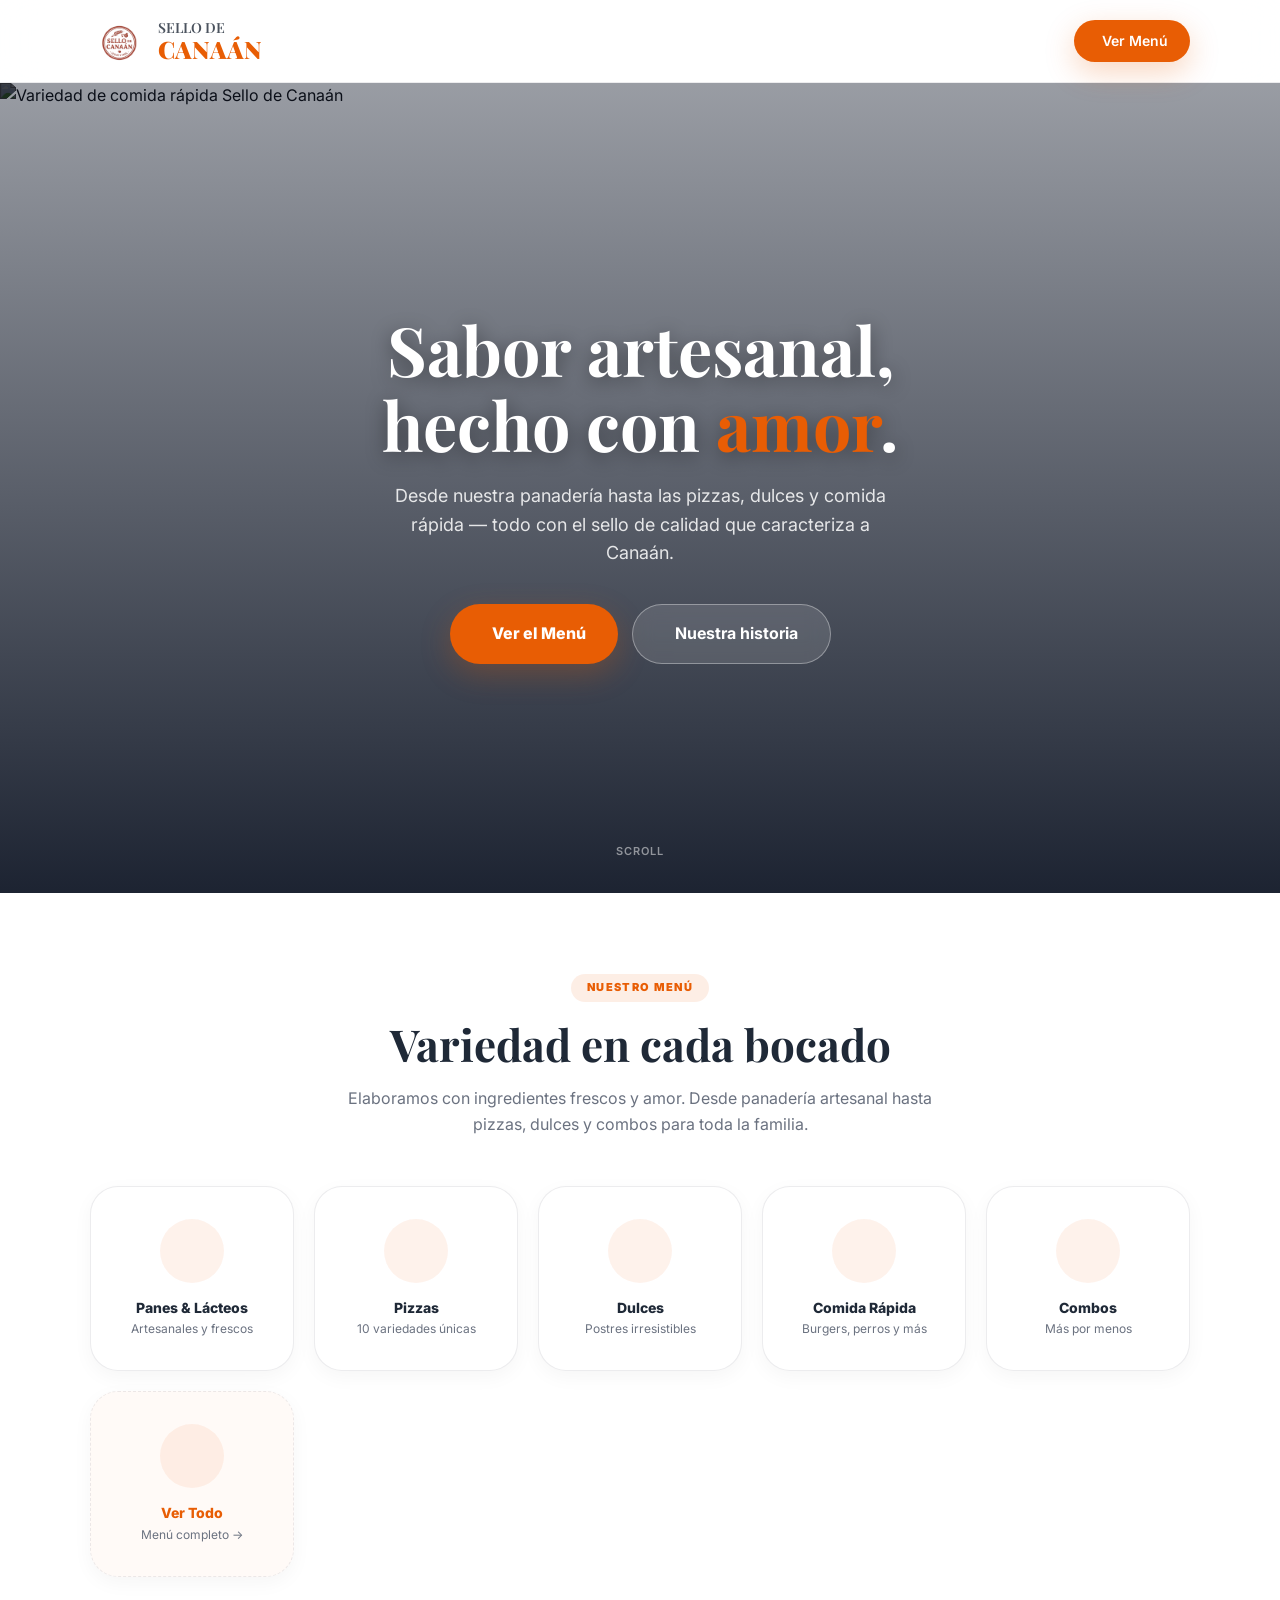
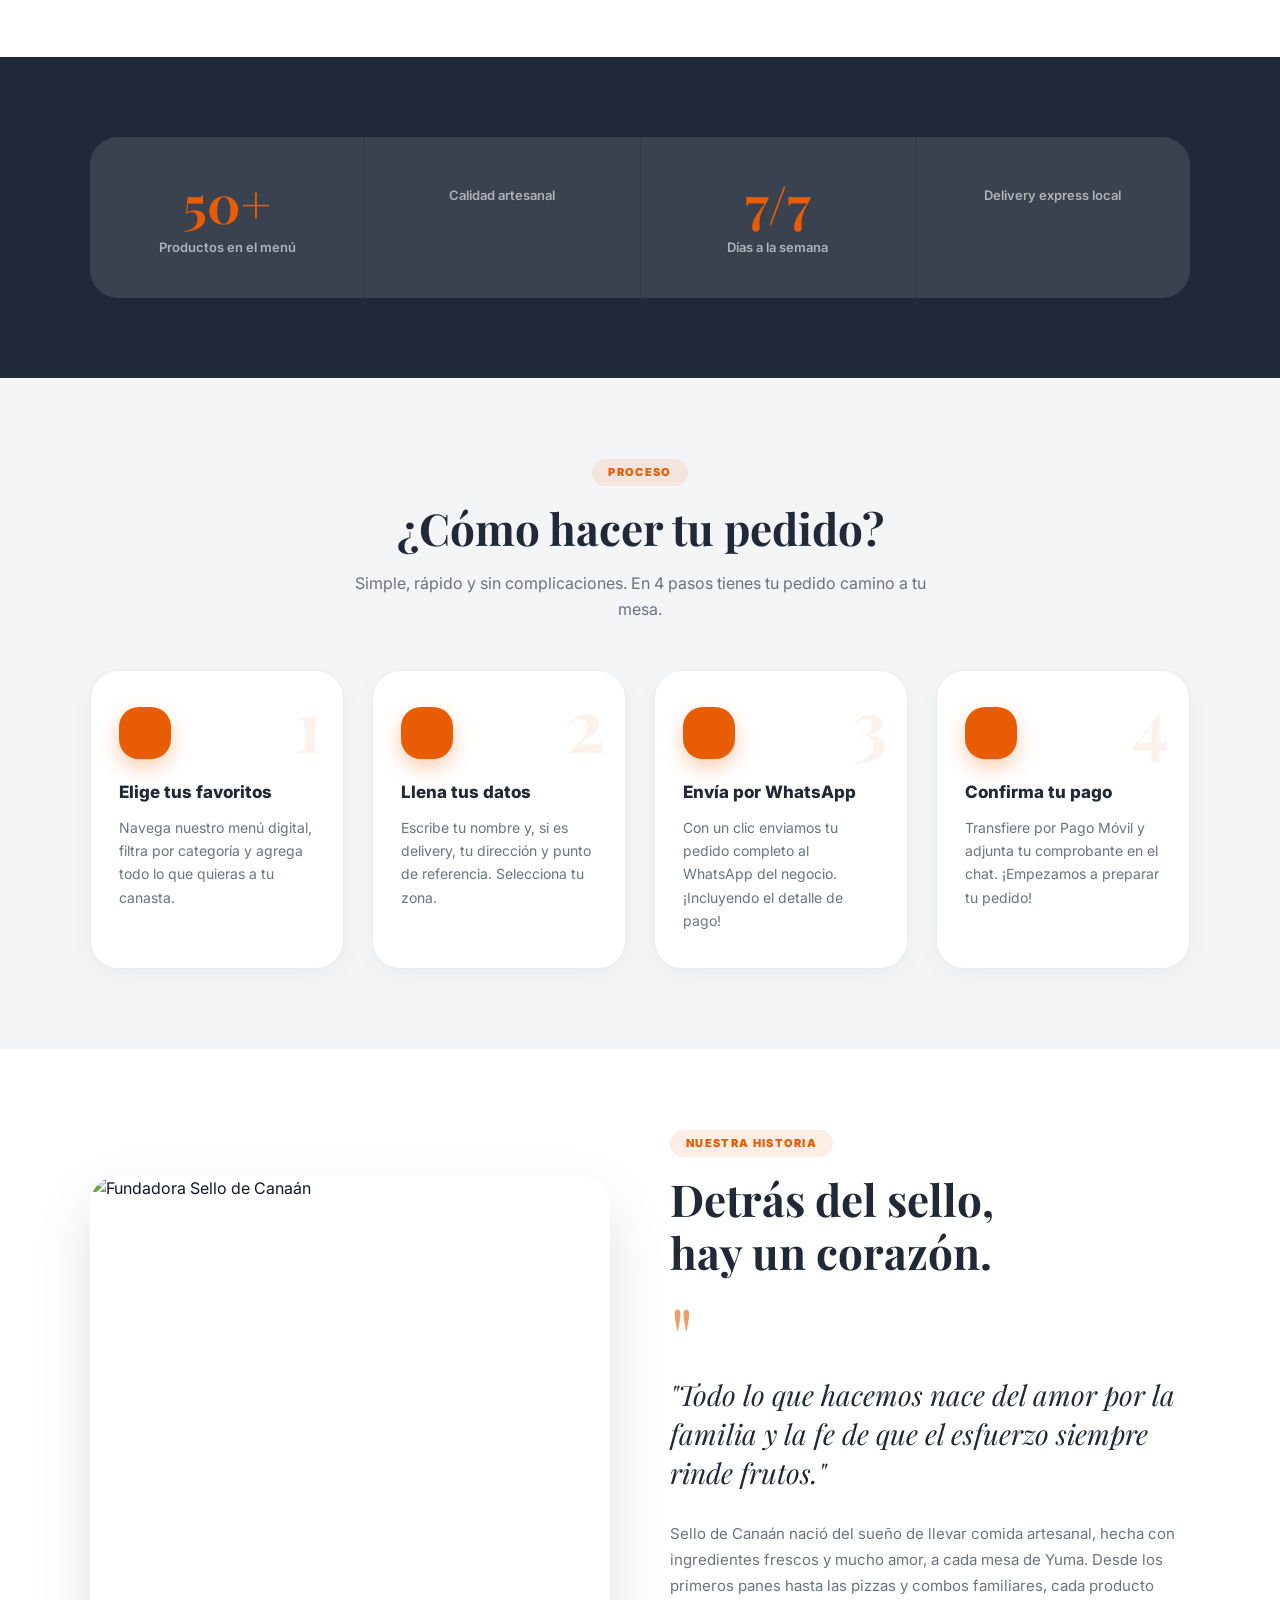
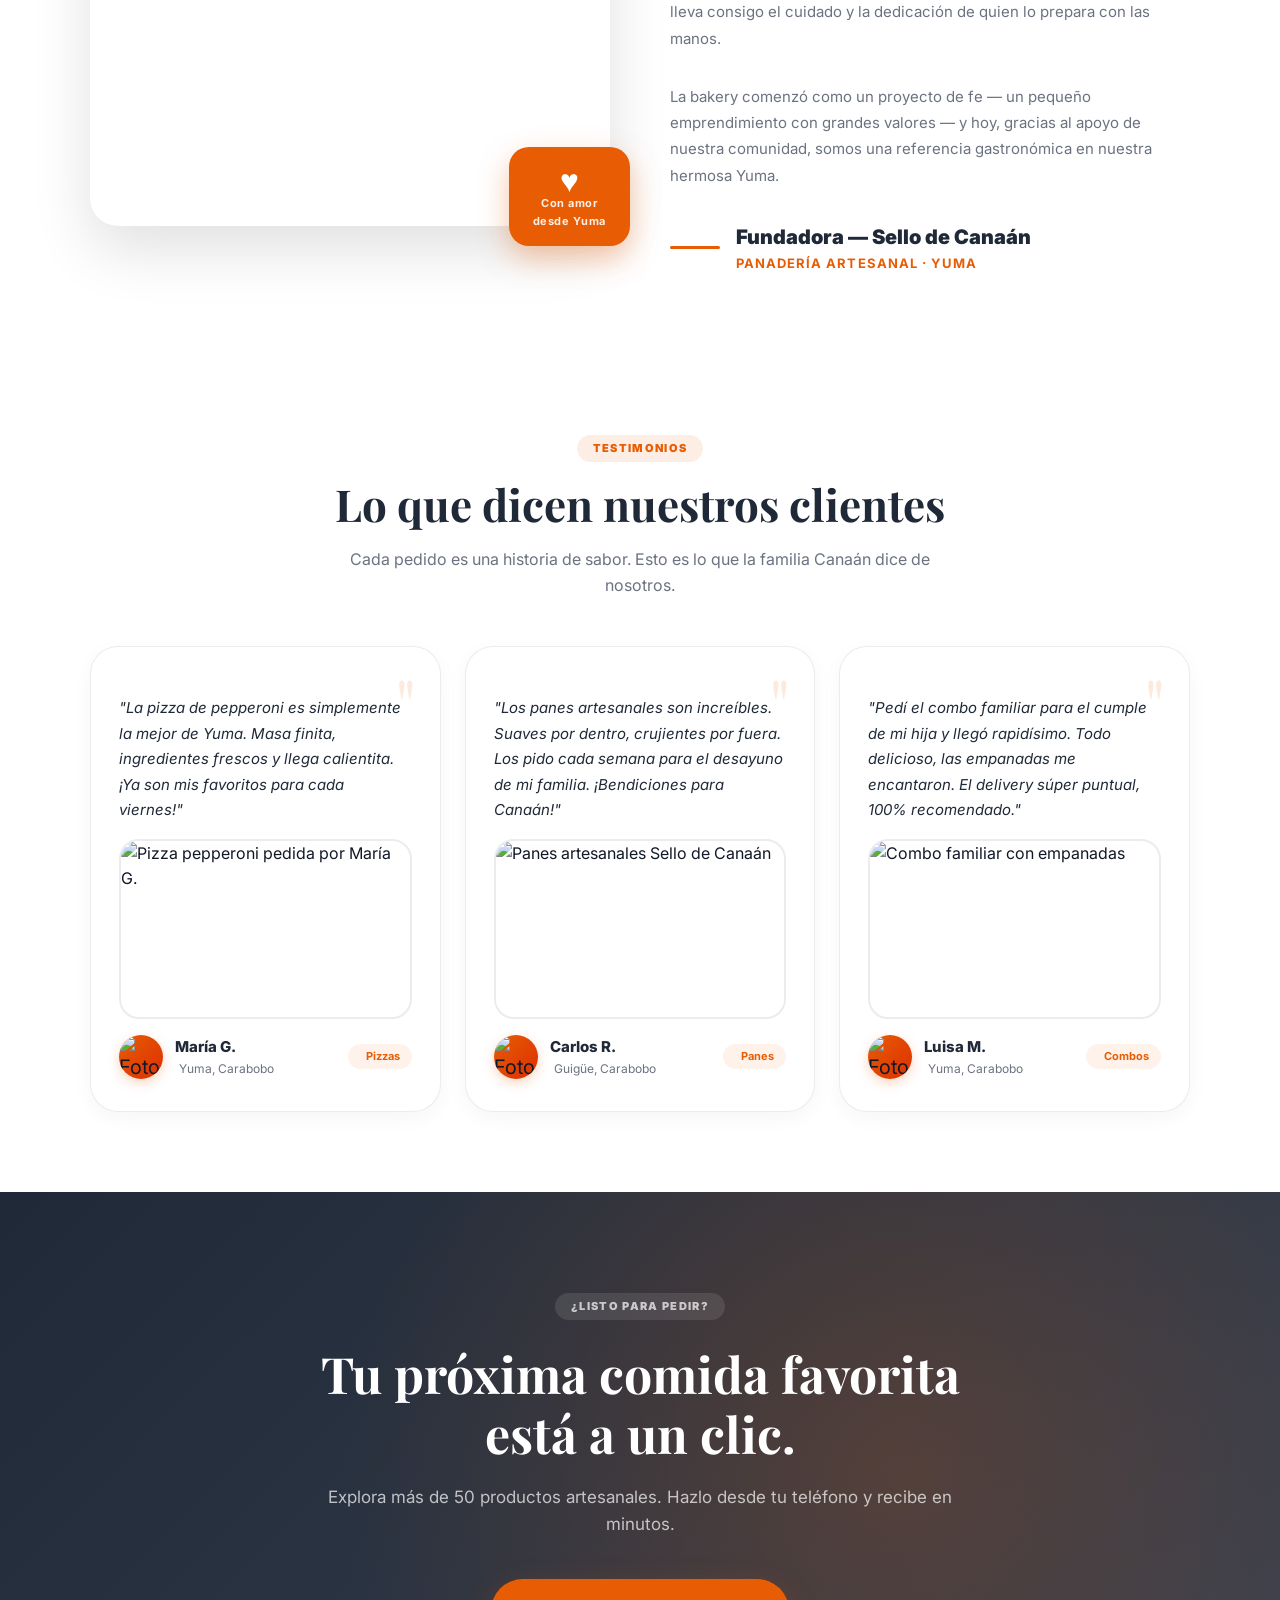
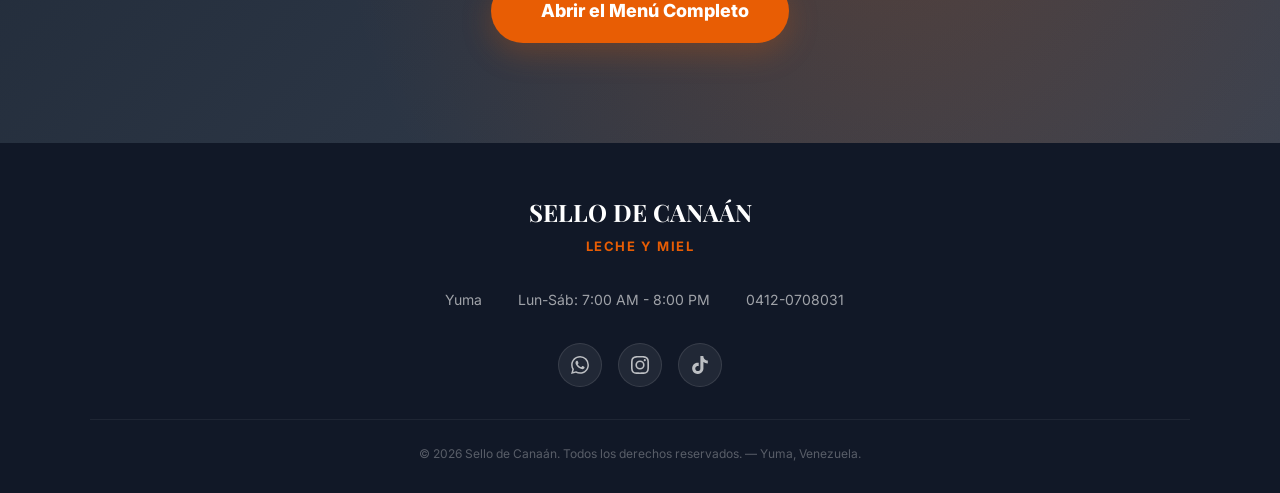
==== index.html @ 1632529d "Add files via upload" ====
<!DOCTYPE html>
<html lang="es">

<head>
    <meta charset="UTF-8">
    <meta name="viewport" content="width=device-width, initial-scale=1.0">

    <!-- ===== SEO LOCAL: Yuma / Carabobo ===== -->
    <title>Sello de Canaán | Panadería y Comida Rápida en Yuma, Carabobo</title>
    <meta name="description"
        content="Sello de Canaán — Panadería artesanal, pizzas, dulces y comida rápida en Yuma (Guigüe), Carabobo. Pedidos por WhatsApp con delivery. ¡Con amor desde nuestra cocina hasta tu mesa!">
    <meta name="keywords"
        content="Sello de Canaán, panadería Yuma, comida rápida Yuma, pizzas Yuma, delivery Yuma, comida Guigüe, panadería Carabobo, Leche y Miel, repostería Carabobo, empanadas Yuma">
    <meta name="geo.region" content="VE-G">
    <meta name="geo.placename" content="Yuma, Carabobo, Venezuela">
    <link rel="canonical" href="https://sellodecanaan.com/">

    <!-- ===== OPEN GRAPH ===== -->
    <meta property="og:type" content="website">
    <meta property="og:title" content="Sello de Canaán | Panadería y Comida Rápida — Yuma, Carabobo">
    <meta property="og:description" content="Pizzas, panes artesanales, dulces y comida rápida en Yuma. Hecho con amor. Pide por WhatsApp con delivery.">
    <meta property="og:image" content="assets/logo_canaan.png">
    <meta property="og:locale" content="es_VE">
    <meta name="twitter:card" content="summary_large_image">
    <meta name="twitter:title" content="Sello de Canaán — Yuma, Carabobo">
    <meta name="twitter:description" content="Comida artesanal con sabor a hogar. Pizzas, panes y más en Yuma, Carabobo.">

    <!-- ===== FAVICON ===== -->
    <link rel="icon" type="image/png" href="assets/logo_canaan.png">
    <link rel="apple-touch-icon" href="assets/logo_canaan.png">

    <link rel="preconnect" href="https://fonts.googleapis.com">
    <link
        href="https://fonts.googleapis.com/css2?family=Playfair+Display:ital,wght@0,400;0,700;1,700&family=Inter:wght@400;500;600;700;800;900&display=swap"
        rel="stylesheet">
    <link href="https://cdn.jsdelivr.net/npm/remixicon@4.2.0/fonts/remixicon.css" rel="stylesheet">
    <link rel="stylesheet" href="css/index.css">
    <script defer src="js/app.js"></script>
</head>

<body>

    <!-- Preloader -->
    <div class="preloader" id="preloader">
        <div class="spinner"></div>
    </div>

    <!-- ===== HEADER ===== -->
    <header class="header">
        <div class="header__inner">
            <a href="index.html" class="header__logo_link">
                <div class="header__logo_icono">
                    <img src="assets/logo_canaan.png" alt="Logo Sello de Canaán">
                </div>
                <div>
                    <p class="header__titulo titulo_sello">SELLO DE</p>
                    <p class="header__titulo titulo_canaan">CANAÁN</p>
                </div>
            </a>
            <nav class="header__nav">
                <a href="canaan.html" class="nav_cta">
                    <i class="ri-shopping-bag-3-fill"></i>
                    Ver Menú
                </a>
            </nav>
        </div>
    </header>

    <!-- ===== HERO ===== -->
    <section class="hero" id="inicio">
        <img src="https://images.unsplash.com/photo-1561758033-d89a9ad46330?q=80&w=1400"
            alt="Variedad de comida rápida Sello de Canaán" class="hero__imagen">
        <div class="hero__overlay"></div>
        <div class="hero__contenido">
            <h1 class="hero__titulo fuente_serif">
                Sabor artesanal,<br>hecho con <span>amor</span>.
            </h1>
            <p class="hero__subtitulo">
                Desde nuestra panadería hasta las pizzas, dulces y comida rápida — todo con el sello de calidad que
                caracteriza a Canaán.
            </p>
            <div class="hero__botones">
                <a href="canaan.html" class="boton_primario">
                    <i class="ri-shopping-bag-3-fill" style="font-size:20px;"></i>
                    Ver el Menú
                </a>
                <a href="#nosotros" class="boton_secundario">
                    <i class="ri-play-circle-fill" style="font-size:20px;"></i>
                    Nuestra historia
                </a>
            </div>
        </div>
        <div class="hero__scroll_hint">
            <i class="ri-arrow-down-s-fill" style="font-size:22px;"></i>
            Scroll
        </div>
    </section>

    <!-- ===== LO QUE OFRECEMOS ===== -->
    <section class="seccion fondo_blanco" id="menu">
        <div class="seccion__inner">
            <div style="text-align:center; margin-bottom:48px;">
                <span class="seccion__etiqueta">Nuestro Menú</span>
                <h2 class="seccion__titulo fuente_serif">Variedad en cada bocado</h2>
                <p class="seccion__descripcion" style="margin:0 auto;">
                    Elaboramos con ingredientes frescos y amor. Desde panadería artesanal hasta pizzas, dulces y combos
                    para toda la familia.
                </p>
            </div>
            <div class="categorias__grid">
                <a href="canaan.html" class="categoria_card" style="--delay:0.1s;">
                    <div class="categoria_card__icono"><i class="ri-cake-2-fill"></i></div>
                    <div>
                        <div class="categoria_card__nombre">Panes & Lácteos</div>
                        <div class="categoria_card__desc">Artesanales y frescos</div>
                    </div>
                </a>
                <a href="canaan.html" class="categoria_card">
                    <div class="categoria_card__icono"><i class="ri-restaurant-fill"></i></div>
                    <div>
                        <div class="categoria_card__nombre">Pizzas</div>
                        <div class="categoria_card__desc">10 variedades únicas</div>
                    </div>
                </a>
                <a href="canaan.html" class="categoria_card">
                    <div class="categoria_card__icono"><i class="ri-star-fill"></i></div>
                    <div>
                        <div class="categoria_card__nombre">Dulces</div>
                        <div class="categoria_card__desc">Postres irresistibles</div>
                    </div>
                </a>
                <a href="canaan.html" class="categoria_card">
                    <div class="categoria_card__icono"><i class="ri-cup-fill"></i></div>
                    <div>
                        <div class="categoria_card__nombre">Comida Rápida</div>
                        <div class="categoria_card__desc">Burgers, perros y más</div>
                    </div>
                </a>
                <a href="canaan.html" class="categoria_card">
                    <div class="categoria_card__icono"><i class="ri-gift-fill"></i></div>
                    <div>
                        <div class="categoria_card__nombre">Combos</div>
                        <div class="categoria_card__desc">Más por menos</div>
                    </div>
                </a>
                <a href="canaan.html" class="categoria_card"
                    style="border-style: dashed; background: rgba(232,93,4,0.03);">
                    <div class="categoria_card__icono" style="background: rgba(232,93,4,0.08);"><i
                            class="ri-add-circle-fill" style="color: var(--ambar_dorado);"></i></div>
                    <div>
                        <div class="categoria_card__nombre" style="color: var(--ambar_dorado);">Ver Todo</div>
                        <div class="categoria_card__desc">Menú completo →</div>
                    </div>
                </a>
            </div>
        </div>
    </section>

    <!-- ===== NÚMEROS ===== -->
    <section class="seccion fondo_oscuro">
        <div class="seccion__inner">
            <div class="stats__grid">
                <div class="stat_item">
                    <div class="stat_item__numero fuente_serif">50+</div>
                    <div class="stat_item__label">Productos en el menú</div>
                </div>
                <div class="stat_item">
                    <div style="font-size:40px; color: var(--ambar_dorado); margin-bottom:4px;">
                        <i class="ri-hand-heart-fill"></i>
                    </div>
                    <div class="stat_item__label">Calidad artesanal</div>
                </div>
                <div class="stat_item">
                    <div class="stat_item__numero fuente_serif">7/7</div>
                    <div class="stat_item__label">Días a la semana</div>
                </div>
                <div class="stat_item">
                    <div style="font-size:40px; color: var(--ambar_dorado); margin-bottom:4px;">
                        <i class="ri-e-bike-2-fill"></i>
                    </div>
                    <div class="stat_item__label">Delivery express local</div>
                </div>
            </div>
        </div>
    </section>

    <!-- ===== CÓMO PEDIR ===== -->
    <section class="seccion" id="como_pedir">
        <div class="seccion__inner">
            <div style="text-align:center; margin-bottom:48px;">
                <span class="seccion__etiqueta">Proceso</span>
                <h2 class="seccion__titulo fuente_serif">¿Cómo hacer tu pedido?</h2>
                <p class="seccion__descripcion" style="margin:0 auto;">
                    Simple, rápido y sin complicaciones. En 4 pasos tienes tu pedido camino a tu mesa.
                </p>
            </div>
            <div class="pasos_grid">
                <div class="paso_card">
                    <div class="paso_card__numero">1</div>
                    <div class="paso_card__icono"><i class="ri-shopping-bag-3-fill"></i></div>
                    <div class="paso_card__titulo">Elige tus favoritos</div>
                    <p class="paso_card__desc">Navega nuestro menú digital, filtra por categoría y agrega todo lo que
                        quieras a tu canasta.</p>
                </div>
                <div class="paso_card">
                    <div class="paso_card__numero">2</div>
                    <div class="paso_card__icono"><i class="ri-user-fill"></i></div>
                    <div class="paso_card__titulo">Llena tus datos</div>
                    <p class="paso_card__desc">Escribe tu nombre y, si es delivery, tu dirección y punto de referencia.
                        Selecciona tu zona.</p>
                </div>
                <div class="paso_card">
                    <div class="paso_card__numero">3</div>
                    <div class="paso_card__icono"><i class="ri-whatsapp-fill"></i></div>
                    <div class="paso_card__titulo">Envía por WhatsApp</div>
                    <p class="paso_card__desc">Con un clic enviamos tu pedido completo al WhatsApp del negocio.
                        ¡Incluyendo el detalle de pago!</p>
                </div>
                <div class="paso_card">
                    <div class="paso_card__numero">4</div>
                    <div class="paso_card__icono"><i class="ri-bank-fill"></i></div>
                    <div class="paso_card__titulo">Confirma tu pago</div>
                    <p class="paso_card__desc">Transfiere por Pago Móvil y adjunta tu comprobante en el chat. ¡Empezamos
                        a preparar tu pedido!</p>
                </div>
            </div>
        </div>
    </section>

    <!-- ===== FUNDADORA ===== -->
    <section class="seccion fondo_blanco" id="nosotros">
        <div class="seccion__inner">
            <div class="fundadora__grid">
                <!-- FOTO -->
                <div class="fundadora__foto_contenedor">
                    <img src="assets/fundadora.png" alt="Fundadora Sello de Canaán" class="fundadora__foto">
                    <div class="fundadora__badge">
                        <div class="fundadora__badge_numero fuente_serif">♥</div>
                        <div class="fundadora__badge_texto">Con amor<br>desde Yuma</div>
                    </div>
                </div>

                <!-- TEXTO -->
                <div>
                    <span class="seccion__etiqueta">Nuestra Historia</span>
                    <h2 class="seccion__titulo fuente_serif" style="margin-bottom:24px;">
                        Detrás del sello,<br>hay un corazón.
                    </h2>
                    <div class="fundadora__comillas">"</div>
                    <blockquote class="fundadora__frase">
                        "Todo lo que hacemos nace del amor por la familia y la fe de que el esfuerzo siempre rinde
                        frutos."
                    </blockquote>
                    <p class="fundadora__bio">
                        Sello de Canaán nació del sueño de llevar comida artesanal, hecha con ingredientes frescos y
                        mucho amor, a cada mesa de Yuma. Desde los primeros panes hasta las pizzas y combos familiares,
                        cada producto lleva consigo el cuidado y la dedicación de quien lo prepara con las manos.
                    </p>
                    <p class="fundadora__bio" style="margin-bottom:32px;">
                        La bakery comenzó como un proyecto de fe — un pequeño emprendimiento con grandes valores — y
                        hoy, gracias al apoyo de nuestra comunidad, somos una referencia gastronómica en nuestra hermosa
                        Yuma.
                    </p>
                    <div style="display:flex; align-items:center; gap:16px;">
                        <div style="width:50px;height:3px;background:var(--ambar_dorado);border-radius:4px;"></div>
                        <div>
                            <div class="fundadora__nombre">Fundadora — Sello de Canaán</div>
                            <div class="fundadora__cargo">Panadería Artesanal · Yuma</div>
                        </div>
                    </div>
                </div>
            </div>
        </div>
    </section>

    <!-- ===== RESEÑAS ===== -->
    <section class="seccion fondo_blanco" id="resenas">
        <div class="seccion__inner">
            <div style="text-align:center; margin-bottom:48px;">
                <span class="seccion__etiqueta">Testimonios</span>
                <h2 class="seccion__titulo fuente_serif">Lo que dicen nuestros clientes</h2>
                <p class="seccion__descripcion" style="margin:0 auto;">
                    Cada pedido es una historia de sabor. Esto es lo que la familia Canaán dice de nosotros.
                </p>
            </div>
            <div class="resenas__grid">

                <!-- Reseña 1 -->
                <div class="resena_card">
                    <span class="resena_card__comillas">"</span>
                    <div class="resena_card__estrellas">
                        <i class="ri-star-fill"></i><i class="ri-star-fill"></i><i class="ri-star-fill"></i>
                        <i class="ri-star-fill"></i><i class="ri-star-fill"></i>
                    </div>
                    <p class="resena_card__texto">
                        "La pizza de pepperoni es simplemente la mejor de Yuma. Masa finita, ingredientes frescos y llega calientita. ¡Ya son mis favoritos para cada viernes!"
                    </p>
                    <img
                        src="https://images.unsplash.com/photo-1628840042765-356cda07504e?q=80&w=600"
                        alt="Pizza pepperoni pedida por María G."
                        class="resena_card__foto_pedido">
                    <div class="resena_card__autor">
                        <img class="resena_card__avatar" src="https://images.unsplash.com/photo-1544005313-94ddf0286df2?q=80&w=100&auto=format&fit=crop" alt="Foto Avatar">
                        <div>
                            <div class="resena_card__nombre">María G.</div>
                            <div class="resena_card__detalle">
                                <i class="ri-map-pin-2-fill" style="color:var(--ambar_dorado); font-size:12px;"></i>
                                Yuma, Carabobo
                            </div>
                        </div>
                        <span class="resena_card__tag_pedido" style="margin-left:auto;">
                            <i class="ri-restaurant-fill"></i> Pizzas
                        </span>
                    </div>
                </div>

                <!-- Reseña 2 -->
                <div class="resena_card">
                    <span class="resena_card__comillas">"</span>
                    <div class="resena_card__estrellas">
                        <i class="ri-star-fill"></i><i class="ri-star-fill"></i><i class="ri-star-fill"></i>
                        <i class="ri-star-fill"></i><i class="ri-star-fill"></i>
                    </div>
                    <p class="resena_card__texto">
                        "Los panes artesanales son increíbles. Suaves por dentro, crujientes por fuera. Los pido cada semana para el desayuno de mi familia. ¡Bendiciones para Canaán!"
                    </p>
                    <img
                        src="https://images.unsplash.com/photo-1509440159596-0249088772ff?q=80&w=600"
                        alt="Panes artesanales Sello de Canaán"
                        class="resena_card__foto_pedido">
                    <div class="resena_card__autor">
                        <img class="resena_card__avatar" src="https://images.unsplash.com/photo-1539571696357-5a69c17a67c6?q=80&w=100&auto=format&fit=crop" alt="Foto Avatar">
                        <div>
                            <div class="resena_card__nombre">Carlos R.</div>
                            <div class="resena_card__detalle">
                                <i class="ri-map-pin-2-fill" style="color:var(--ambar_dorado); font-size:12px;"></i>
                                Guigüe, Carabobo
                            </div>
                        </div>
                        <span class="resena_card__tag_pedido" style="margin-left:auto;">
                            <i class="ri-cake-2-fill"></i> Panes
                        </span>
                    </div>
                </div>

                <!-- Reseña 3 -->
                <div class="resena_card">
                    <span class="resena_card__comillas">"</span>
                    <div class="resena_card__estrellas">
                        <i class="ri-star-fill"></i><i class="ri-star-fill"></i><i class="ri-star-fill"></i>
                        <i class="ri-star-fill"></i><i class="ri-star-half-fill"></i>
                    </div>
                    <p class="resena_card__texto">
                        "Pedí el combo familiar para el cumple de mi hija y llegó rapidísimo. Todo delicioso, las empanadas me encantaron. El delivery súper puntual, 100% recomendado."
                    </p>
                    <img
                        src="https://images.unsplash.com/photo-1601050690117-94f5f6fa8bd7?q=80&w=600"
                        alt="Combo familiar con empanadas"
                        class="resena_card__foto_pedido">
                    <div class="resena_card__autor">
                        <img class="resena_card__avatar" src="https://images.unsplash.com/photo-1531123414780-f74242c2b052?q=80&w=100&auto=format&fit=crop" alt="Foto Avatar">
                        <div>
                            <div class="resena_card__nombre">Luisa M.</div>
                            <div class="resena_card__detalle">
                                <i class="ri-map-pin-2-fill" style="color:var(--ambar_dorado); font-size:12px;"></i>
                                Yuma, Carabobo
                            </div>
                        </div>
                        <span class="resena_card__tag_pedido" style="margin-left:auto;">
                            <i class="ri-gift-fill"></i> Combos
                        </span>
                    </div>
                </div>

            </div>
        </div>
    </section>


    <!-- ===== CTA FINAL ===== -->
    <section class="cta_final">
        <div class="cta_final__contenido">
            <span class="seccion__etiqueta seccion__etiqueta--blanco"
                style="margin-bottom:24px; display:inline-block;">¿Listo para pedir?</span>
            <h2 class="cta_final__titulo fuente_serif">
                Tu próxima comida favorita<br>está a un clic.
            </h2>
            <p class="cta_final__desc">
                Explora más de 50 productos artesanales. Hazlo desde tu teléfono y recibe en minutos.
            </p>
            <a href="canaan.html" class="boton_primario" style="font-size:18px; padding:18px 40px;">
                <i class="ri-shopping-bag-3-fill" style="font-size:22px;"></i>
                Abrir el Menú Completo
            </a>
        </div>
    </section>

    <!-- ===== FOOTER ===== -->
    <footer class="footer">
        <div class="footer__inner">
            <p class="footer__logo fuente_serif">SELLO DE CANAÁN</p>
            <p class="footer__eslogan">Leche y Miel</p>
            <div class="footer__info">
                <div class="footer__info_item">
                    <i class="ri-map-pin-fill"></i>
                    <span>Yuma</span>
                </div>
                <div class="footer__info_item">
                    <i class="ri-time-fill"></i>
                    <span>Lun-Sáb: 7:00 AM - 8:00 PM</span>
                </div>
                <div class="footer__info_item">
                    <i class="ri-phone-fill"></i>
                    <span>0412-0708031</span>
                </div>
            </div>
            <div class="footer__redes">
                <a href="#" class="footer__red_link" title="WhatsApp" target="_blank" rel="noopener">
                    <svg viewBox="0 0 24 24" xmlns="http://www.w3.org/2000/svg">
                        <path
                            d="M17.472 14.382c-.297-.149-1.758-.867-2.03-.967-.273-.099-.471-.148-.67.15-.197.297-.767.966-.94 1.164-.173.199-.347.223-.644.075-.297-.15-1.255-.463-2.39-1.475-.883-.788-1.48-1.761-1.653-2.059-.173-.297-.018-.458.13-.606.134-.133.298-.347.446-.52.149-.174.198-.298.298-.497.099-.198.05-.371-.025-.52-.075-.149-.669-1.612-.916-2.207-.242-.579-.487-.5-.669-.51-.173-.008-.371-.01-.57-.01-.198 0-.52.074-.792.372-.272.297-1.04 1.016-1.04 2.479 0 1.462 1.065 2.875 1.213 3.074.149.198 2.096 3.2 5.077 4.487.709.306 1.262.489 1.694.625.712.227 1.36.195 1.871.118.571-.085 1.758-.719 2.006-1.413.248-.694.248-1.289.173-1.413-.074-.124-.272-.198-.57-.347m-5.421 7.403h-.004a9.87 9.87 0 01-5.031-1.378l-.361-.214-3.741.982.998-3.648-.235-.374a9.86 9.86 0 01-1.51-5.26c.001-5.45 4.436-9.884 9.888-9.884 2.64 0 5.122 1.03 6.988 2.898a9.825 9.825 0 012.893 6.994c-.003 5.45-4.437 9.884-9.885 9.884m8.413-18.297A11.815 11.815 0 0012.05 0C5.495 0 .16 5.335.157 11.892c0 2.096.547 4.142 1.588 5.945L.057 24l6.305-1.654a11.882 11.882 0 005.683 1.448h.005c6.554 0 11.89-5.335 11.893-11.893a11.821 11.821 0 00-3.48-8.413z" />
                    </svg>
                </a>
                <a href="#" class="footer__red_link" title="Instagram" target="_blank" rel="noopener">
                    <svg viewBox="0 0 24 24" xmlns="http://www.w3.org/2000/svg">
                        <path
                            d="M12 2.163c3.204 0 3.584.012 4.85.07 3.252.148 4.771 1.691 4.919 4.919.058 1.265.069 1.645.069 4.849 0 3.205-.012 3.584-.069 4.849-.149 3.225-1.664 4.771-4.919 4.919-1.266.058-1.644.07-4.85.07-3.204 0-3.584-.012-4.849-.07-3.26-.149-4.771-1.699-4.919-4.92-.058-1.265-.07-1.644-.07-4.849 0-3.204.013-3.583.07-4.849.149-3.227 1.664-4.771 4.919-4.919 1.266-.057 1.645-.069 4.849-.069zM12 0C8.741 0 8.333.014 7.053.072 2.695.272.273 2.69.073 7.052.014 8.333 0 8.741 0 12c0 3.259.014 3.668.072 4.948.2 4.358 2.618 6.78 6.98 6.98C8.333 23.986 8.741 24 12 24c3.259 0 3.668-.014 4.948-.072 4.354-.2 6.782-2.618 6.979-6.98.059-1.28.073-1.689.073-4.948 0-3.259-.014-3.667-.072-4.947-.196-4.354-2.617-6.78-6.979-6.98C15.668.014 15.259 0 12 0zm0 5.838a6.162 6.162 0 100 12.324 6.162 6.162 0 000-12.324zM12 16a4 4 0 110-8 4 4 0 010 8zm6.406-11.845a1.44 1.44 0 100 2.881 1.44 1.44 0 000-2.881z" />
                    </svg>
                </a>
                <a href="#" class="footer__red_link" title="TikTok" target="_blank" rel="noopener">
                    <svg viewBox="0 0 24 24" xmlns="http://www.w3.org/2000/svg">
                        <path
                            d="M12.525.02c1.31-.02 2.61-.01 3.91-.02.08 1.53.63 3.09 1.75 4.17 1.12 1.11 2.7 1.62 4.24 1.79v4.03c-1.44-.05-2.89-.35-4.2-.97-.57-.26-1.1-.59-1.62-.93-.01 2.92.01 5.84-.02 8.75-.08 1.4-.54 2.79-1.35 3.94-1.31 1.92-3.58 3.17-5.91 3.21-1.43.08-2.86-.31-4.08-1.03-2.02-1.19-3.44-3.37-3.65-5.71-.02-.5-.03-1-.01-1.49.18-1.9 1.12-3.72 2.58-4.96 1.66-1.44 3.98-2.13 6.15-1.72.02 1.48-.04 2.96-.04 4.44-.99-.32-2.15-.23-3.02.37-.63.41-1.11 1.04-1.36 1.75-.21.51-.15 1.07-.14 1.61.24 1.64 1.82 3.02 3.5 2.87 1.12-.01 2.19-.66 2.77-1.61.19-.33.4-.67.41-1.06.1-1.79.06-3.57.07-5.36.01-4.03-.01-8.05.02-12.07z" />
                    </svg>
                </a>
            </div>
            <div class="footer__separador"></div>
            <p class="footer__copy">© 2026 Sello de Canaán. Todos los derechos reservados. — Yuma, Venezuela.</p>
        </div>
    </footer>

    <!-- Script del Preloader -->
    
</body>

</html>
---- css/index.css ----
:root {
            --ambar_dorado: #E85D04;
            --ambar_hover: #DC2F02;
            --terracota_profundo: #1F2937;
            --terracota_hover: #374151;
            --chocolate_tierra: #111827;
            --chocolate_suave: #6B7280;
            --crema_beige: #F4F5F7;
            --crema_claro: #FFFFFF;
            --blanco_puro: #ffffff;
            --verde_whatsapp: #25D366;
            --gris_borde: rgba(17, 24, 39, 0.08);
            --sombra_card: 0 6px 20px rgba(0, 0, 0, 0.04);
            --sombra_elevada: 0 12px 30px rgba(0, 0, 0, 0.08);
            --sombra_flotante: 0 10px 30px rgba(232, 93, 4, 0.25);
            --radio_sm: 12px;
            --radio_md: 20px;
            --radio_lg: 28px;
            --radio_xl: 40px;
            --transicion: all 0.3s cubic-bezier(0.4, 0, 0.2, 1);
        }

        /* ====== RESET ====== */
        *,
        *::before,
        *::after {
            margin: 0;
            padding: 0;
            box-sizing: border-box;
        }

        html {
            scroll-behavior: smooth;
        }

        body {
            font-family: 'Inter', sans-serif;
            background: var(--crema_beige);
            color: var(--chocolate_tierra);
            line-height: 1.6;
            overflow-x: hidden;
            -webkit-font-smoothing: antialiased;
        }

        .fuente_serif {
            font-family: 'Playfair Display', serif;
        }

        img {
            display: block;
            max-width: 100%;
        }

        /* ====== HEADER ====== */
        .header {
            position: sticky;
            top: 0;
            z-index: 40;
            background: rgba(255, 255, 255, 0.92);
            backdrop-filter: blur(20px);
            -webkit-backdrop-filter: blur(20px);
            border-bottom: 1px solid var(--gris_borde);
            padding: 14px 24px;
        }

        .header__inner {
            max-width: 1100px;
            margin: 0 auto;
            display: flex;
            align-items: center;
            justify-content: space-between;
        }

        .header__logo_link {
            text-decoration: none;
            display: flex;
            align-items: center;
            gap: 14px;
        }

        .header__logo_icono {
            width: 54px;
            height: 54px;
            border-radius: 50%;
            overflow: hidden;
            flex-shrink: 0;
            display: flex;
            align-items: center;
            justify-content: center;
        }

        .header__logo_icono img {
            width: 100%;
            height: 100%;
            object-fit: contain;
        }

        .header__titulo {
            font-family: 'Playfair Display', serif;
            color: var(--terracota_profundo);
            margin: 0;
            padding: 0;
            line-height: 1;
        }

        .titulo_sello {
            font-size: 14px;
            opacity: 0.8;
            font-weight: 600;
        }

        .titulo_canaan {
            font-size: 24px;
            font-weight: 900;
            margin-top: 2px;
            color: var(--ambar_dorado);
        }

        .header__nav {
            display: flex;
            align-items: center;
            gap: 24px;
        }

        .header__nav a {
            text-decoration: none;
            font-size: 14px;
            font-weight: 600;
            color: var(--terracota_profundo);
            transition: var(--transicion);
            display: flex;
            align-items: center;
            gap: 6px;
        }

        .header__nav a:hover {
            color: var(--ambar_dorado);
        }

        .header__nav .nav_cta {
            background: var(--ambar_dorado);
            color: white !important;
            padding: 10px 22px;
            border-radius: var(--radio_xl);
            box-shadow: var(--sombra_flotante);
        }

        .header__nav .nav_cta:hover {
            background: var(--ambar_hover);
            transform: translateY(-1px);
        }

        /* ====== HERO ====== */
        .hero {
            position: relative;
            min-height: 90vh;
            display: flex;
            align-items: center;
            justify-content: center;
            overflow: hidden;
        }

        .hero__imagen {
            position: absolute;
            inset: 0;
            width: 100%;
            height: 100%;
            object-fit: cover;
            object-position: center;
            filter: brightness(0.35);
        }

        .hero__overlay {
            position: absolute;
            inset: 0;
            background: linear-gradient(to top, rgba(17, 24, 39, 0.95) 0%, rgba(17, 24, 39, 0.4) 100%);
        }

        .hero__contenido {
            position: relative;
            z-index: 2;
            text-align: center;
            padding: 40px 24px;
            max-width: 750px;
        }

        .hero__etiqueta {
            display: inline-flex;
            align-items: center;
            gap: 8px;
            background: rgba(232, 93, 4, 0.2);
            border: 1px solid rgba(232, 93, 4, 0.4);
            color: #FDB374;
            padding: 6px 18px;
            border-radius: 40px;
            font-size: 12px;
            font-weight: 800;
            letter-spacing: 0.1em;
            text-transform: uppercase;
            margin-bottom: 24px;
        }

        /* ====== SCROLL SUAVE RESEÑAS ====== */
        @keyframes resena_entrada {
            from { opacity: 0; transform: translateY(24px); }
            to   { opacity: 1; transform: translateY(0); }
        }
        .resena_card { animation: resena_entrada 0.5s ease both; }
        .resena_card:nth-child(1) { animation-delay: 0.05s; }
        .resena_card:nth-child(2) { animation-delay: 0.15s; }
        .resena_card:nth-child(3) { animation-delay: 0.25s; }
        .resena_card:nth-child(4) { animation-delay: 0.35s; }

        .hero__titulo {
            font-family: 'Playfair Display', serif;
            font-size: clamp(36px, 7vw, 68px);
            font-weight: 700;
            color: white;
            line-height: 1.1;
            margin-bottom: 20px;
            text-shadow: 0 4px 20px rgba(0, 0, 0, 0.4);
        }

        .hero__titulo span {
            color: var(--ambar_dorado);
        }

        .hero__subtitulo {
            font-size: clamp(15px, 2.5vw, 18px);
            color: rgba(255, 255, 255, 0.85);
            max-width: 520px;
            margin: 0 auto 36px;
        }

        .hero__botones {
            display: flex;
            gap: 14px;
            justify-content: center;
            flex-wrap: wrap;
        }

        .boton_primario {
            display: inline-flex;
            align-items: center;
            gap: 10px;
            background: var(--ambar_dorado);
            color: white;
            padding: 16px 32px;
            border-radius: var(--radio_xl);
            font-size: 16px;
            font-weight: 800;
            text-decoration: none;
            box-shadow: var(--sombra_flotante);
            transition: var(--transicion);
        }

        .boton_primario:hover {
            background: var(--ambar_hover);
            transform: translateY(-3px);
            box-shadow: 0 16px 40px rgba(232, 93, 4, 0.4);
        }

        .boton_secundario {
            display: inline-flex;
            align-items: center;
            gap: 10px;
            background: rgba(255, 255, 255, 0.12);
            color: white;
            border: 1px solid rgba(255, 255, 255, 0.35);
            padding: 16px 32px;
            border-radius: var(--radio_xl);
            font-size: 16px;
            font-weight: 700;
            text-decoration: none;
            backdrop-filter: blur(10px);
            transition: var(--transicion);
        }

        .boton_secundario:hover {
            background: rgba(255, 255, 255, 0.22);
            transform: translateY(-3px);
        }

        .hero__scroll_hint {
            position: absolute;
            bottom: 32px;
            left: 50%;
            transform: translateX(-50%);
            display: flex;
            flex-direction: column;
            align-items: center;
            gap: 8px;
            color: rgba(255, 255, 255, 0.5);
            font-size: 11px;
            font-weight: 600;
            letter-spacing: 0.1em;
            text-transform: uppercase;
            z-index: 2;
            animation: scroll_bounce 2s ease-in-out infinite;
        }

        @keyframes scroll_bounce {

            0%,
            100% {
                transform: translateX(-50%) translateY(0)
            }

            50% {
                transform: translateX(-50%) translateY(8px)
            }
        }

        /* ====== SECCIÓN GENERAL ====== */
        .seccion {
            padding: 80px 24px;
        }

        .seccion.fondo_oscuro {
            background: var(--terracota_profundo);
        }

        .seccion.fondo_blanco {
            background: var(--crema_claro);
        }

        .seccion__inner {
            max-width: 1100px;
            margin: 0 auto;
        }

        .seccion__etiqueta {
            display: inline-block;
            background: rgba(232, 93, 4, 0.1);
            color: var(--ambar_dorado);
            padding: 5px 16px;
            border-radius: 40px;
            font-size: 11px;
            font-weight: 900;
            letter-spacing: 0.12em;
            text-transform: uppercase;
            margin-bottom: 16px;
        }

        .seccion__etiqueta--blanco {
            background: rgba(255, 255, 255, 0.1);
            color: rgba(255, 255, 255, 0.7);
        }

        .seccion__titulo {
            font-family: 'Playfair Display', serif;
            font-size: clamp(28px, 5vw, 44px);
            font-weight: 700;
            line-height: 1.2;
            color: var(--terracota_profundo);
            margin-bottom: 16px;
        }

        .seccion__titulo--blanco {
            color: white;
        }

        .seccion__descripcion {
            font-size: 16px;
            color: var(--chocolate_suave);
            max-width: 600px;
            margin-bottom: 48px;
        }

        .seccion__descripcion--blanco {
            color: rgba(255, 255, 255, 0.65);
        }

        /* ====== CATEGORÍAS ====== */
        .categorias__grid {
            display: grid;
            grid-template-columns: repeat(auto-fit, minmax(170px, 1fr));
            gap: 20px;
        }

        .categoria_card {
            background: var(--crema_claro);
            border-radius: var(--radio_lg);
            padding: 32px 20px;
            text-align: center;
            border: 1px solid var(--gris_borde);
            box-shadow: var(--sombra_card);
            transition: var(--transicion);
            cursor: pointer;
            text-decoration: none;
            color: inherit;
            display: flex;
            flex-direction: column;
            align-items: center;
            gap: 14px;
        }

        .categoria_card:hover {
            transform: translateY(-6px);
            box-shadow: var(--sombra_elevada);
            border-color: var(--ambar_dorado);
        }

        .categoria_card__icono {
            width: 64px;
            height: 64px;
            border-radius: 50%;
            background: rgba(232, 93, 4, 0.08);
            display: flex;
            align-items: center;
            justify-content: center;
            font-size: 28px;
            transition: var(--transicion);
        }

        .categoria_card:hover .categoria_card__icono {
            background: var(--ambar_dorado);
            color: white;
        }

        .categoria_card__icono i {
            color: var(--ambar_dorado);
            transition: var(--transicion);
        }

        .categoria_card:hover .categoria_card__icono i {
            color: white;
        }

        .categoria_card__nombre {
            font-size: 14px;
            font-weight: 800;
            color: var(--terracota_profundo);
        }

        .categoria_card__desc {
            font-size: 12px;
            color: var(--chocolate_suave);
        }

        /* ====== STATS / NÚMEROS ====== */
        .stats__grid {
            display: grid;
            grid-template-columns: repeat(auto-fit, minmax(180px, 1fr));
            gap: 1px;
            background: rgba(255, 255, 255, 0.08);
            border-radius: var(--radio_lg);
            overflow: hidden;
        }

        .stat_item {
            background: rgba(255, 255, 255, 0.04);
            padding: 40px 24px;
            text-align: center;
        }

        .stat_item__numero {
            font-family: 'Playfair Display', serif;
            font-size: 52px;
            font-weight: 700;
            color: var(--ambar_dorado);
            line-height: 1;
        }

        .stat_item__label {
            font-size: 13px;
            color: rgba(255, 255, 255, 0.6);
            font-weight: 600;
            margin-top: 8px;
        }

        /* ====== CÓMO PEDIR ====== */
        .pasos_grid {
            display: grid;
            grid-template-columns: repeat(auto-fit, minmax(230px, 1fr));
            gap: 28px;
        }

        .paso_card {
            background: var(--crema_claro);
            border-radius: var(--radio_lg);
            padding: 36px 28px;
            border: 1px solid var(--gris_borde);
            box-shadow: var(--sombra_card);
            position: relative;
        }

        .paso_card__numero {
            font-family: 'Playfair Display', serif;
            font-size: 72px;
            font-weight: 700;
            color: rgba(232, 93, 4, 0.08);
            line-height: 1;
            position: absolute;
            top: 16px;
            right: 20px;
        }

        .paso_card__icono {
            width: 52px;
            height: 52px;
            background: var(--ambar_dorado);
            border-radius: var(--radio_md);
            display: flex;
            align-items: center;
            justify-content: center;
            margin-bottom: 20px;
            box-shadow: 0 8px 20px rgba(232, 93, 4, 0.3);
        }

        .paso_card__icono i {
            color: white;
            font-size: 24px;
        }

        .paso_card__titulo {
            font-size: 17px;
            font-weight: 800;
            margin-bottom: 10px;
            color: var(--terracota_profundo);
        }

        .paso_card__desc {
            font-size: 14px;
            color: var(--chocolate_suave);
            line-height: 1.65;
        }

        /* ====== FUNDADORA ====== */
        .fundadora__grid {
            display: grid;
            grid-template-columns: 1fr 1fr;
            gap: 60px;
            align-items: center;
        }

        .fundadora__foto_contenedor {
            position: relative;
        }

        .fundadora__foto {
            width: 100%;
            aspect-ratio: 4/5;
            object-fit: cover;
            object-position: top center;
            border-radius: var(--radio_lg);
            box-shadow: 0 24px 60px rgba(0, 0, 0, 0.12);
        }

        .fundadora__foto_placeholder {
            width: 100%;
            aspect-ratio: 4/5;
            border-radius: var(--radio_lg);
            background: linear-gradient(135deg, #fef3c7 0%, #fed7aa 50%, #fde68a 100%);
            display: flex;
            flex-direction: column;
            align-items: center;
            justify-content: center;
            gap: 16px;
            border: 2px dashed rgba(232, 93, 4, 0.3);
        }

        .fundadora__foto_placeholder i {
            font-size: 80px;
            color: rgba(232, 93, 4, 0.3);
        }

        .fundadora__foto_placeholder p {
            font-size: 13px;
            color: var(--chocolate_suave);
            font-weight: 600;
        }

        .fundadora__badge {
            position: absolute;
            bottom: -20px;
            right: -20px;
            background: var(--ambar_dorado);
            color: white;
            padding: 16px 24px;
            border-radius: var(--radio_md);
            box-shadow: 0 12px 30px rgba(232, 93, 4, 0.35);
            text-align: center;
        }

        .fundadora__badge_numero {
            font-family: 'Playfair Display', serif;
            font-size: 32px;
            font-weight: 700;
            line-height: 1;
        }

        .fundadora__badge_texto {
            font-size: 11px;
            font-weight: 700;
            opacity: 0.9;
            letter-spacing: 0.05em;
        }

        .fundadora__comillas {
            font-family: 'Playfair Display', serif;
            font-size: 80px;
            color: var(--ambar_dorado);
            line-height: 0.8;
            margin-bottom: 8px;
            opacity: 0.6;
        }

        .fundadora__frase {
            font-family: 'Playfair Display', serif;
            font-size: clamp(20px, 3vw, 28px);
            font-style: italic;
            color: var(--terracota_profundo);
            line-height: 1.4;
            margin-bottom: 28px;
        }

        .fundadora__bio {
            font-size: 15px;
            color: var(--chocolate_suave);
            line-height: 1.75;
            margin-bottom: 32px;
        }

        .fundadora__nombre {
            font-size: 20px;
            font-weight: 900;
            color: var(--terracota_profundo);
        }

        .fundadora__cargo {
            font-size: 13px;
            color: var(--ambar_dorado);
            font-weight: 700;
            letter-spacing: 0.08em;
            text-transform: uppercase;
        }

        /* ====== RESEÑAS ====== */
        .resenas__grid {
            display: grid;
            grid-template-columns: repeat(auto-fit, minmax(260px, 1fr));
            gap: 24px;
        }

        .resena_card {
            background: var(--crema_claro);
            border-radius: var(--radio_lg);
            padding: 32px 28px;
            border: 1px solid var(--gris_borde);
            box-shadow: var(--sombra_card);
            display: flex;
            flex-direction: column;
            gap: 16px;
            transition: var(--transicion);
            position: relative;
        }

        .resena_card:hover {
            transform: translateY(-4px);
            box-shadow: var(--sombra_elevada);
        }

        .resena_card__comillas {
            position: absolute;
            top: 20px;
            right: 24px;
            font-family: 'Playfair Display', serif;
            font-size: 72px;
            line-height: 1;
            color: var(--ambar_dorado);
            opacity: 0.12;
            user-select: none;
        }

        .resena_card__estrellas {
            display: flex;
            gap: 4px;
            color: var(--ambar_dorado);
            font-size: 16px;
        }

        .resena_card__texto {
            font-size: 15px;
            color: var(--terracota_profundo);
            line-height: 1.7;
            font-style: italic;
            flex-grow: 1;
        }

        .resena_card__foto_pedido {
            width: 100%;
            height: 180px;
            object-fit: cover;
            border-radius: var(--radio_md);
            border: 2px solid var(--gris_borde);
        }

        .resena_card__autor {
            display: flex;
            align-items: center;
            gap: 12px;
        }

        .resena_card__avatar {
            width: 44px;
            height: 44px;
            border-radius: 50%;
            background: linear-gradient(135deg, var(--ambar_dorado), var(--ambar_hover));
            display: flex;
            align-items: center;
            justify-content: center;
            font-size: 20px;
            flex-shrink: 0;
            box-shadow: 0 4px 12px rgba(232, 93, 4, 0.25);
            object-fit: cover;
        }

        .resena_card__nombre {
            font-weight: 800;
            font-size: 15px;
            color: var(--terracota_profundo);
        }

        .resena_card__detalle {
            font-size: 12px;
            color: var(--chocolate_suave);
            display: flex;
            align-items: center;
            gap: 4px;
        }

        .resena_card__tag_pedido {
            display: inline-flex;
            align-items: center;
            gap: 6px;
            background: rgba(232, 93, 4, 0.08);
            color: var(--ambar_dorado);
            padding: 4px 12px;
            border-radius: 20px;
            font-size: 11px;
            font-weight: 700;
        }

        @media (max-width: 768px) {
            .resenas__grid {
                grid-template-columns: 1fr;
                max-width: 480px;
                margin: 0 auto;
            }
        }

        /* ====== CTA FINAL ====== */
        .cta_final {
            padding: 100px 24px;
            background: linear-gradient(135deg, var(--terracota_profundo) 0%, #374151 100%);
            text-align: center;
            position: relative;
            overflow: hidden;
        }

        .cta_final::before {
            content: '';
            position: absolute;
            inset: 0;
            background: radial-gradient(circle at 70% 50%, rgba(232, 93, 4, 0.2) 0%, transparent 60%);
        }

        .cta_final__contenido {
            position: relative;
            z-index: 1;
            max-width: 650px;
            margin: 0 auto;
        }

        .cta_final__titulo {
            font-family: 'Playfair Display', serif;
            font-size: clamp(30px, 5vw, 50px);
            font-weight: 700;
            color: white;
            line-height: 1.2;
            margin-bottom: 20px;
        }

        .cta_final__desc {
            font-size: 17px;
            color: rgba(255, 255, 255, 0.7);
            margin-bottom: 40px;
        }

        /* ====== FOOTER ====== */
        .footer {
            background: var(--chocolate_tierra);
            padding: 50px 24px 30px;
            text-align: center;
        }

        .footer__inner {
            max-width: 1100px;
            margin: 0 auto;
        }

        .footer__logo {
            font-family: 'Playfair Display', serif;
            font-size: 24px;
            font-weight: 700;
            color: white;
            margin-bottom: 4px;
        }

        .footer__eslogan {
            font-size: 13px;
            color: var(--ambar_dorado);
            font-weight: 700;
            letter-spacing: 0.12em;
            text-transform: uppercase;
            margin-bottom: 32px;
        }

        .footer__info {
            display: flex;
            justify-content: center;
            flex-wrap: wrap;
            gap: 28px;
            margin-bottom: 32px;
        }

        .footer__info_item {
            display: flex;
            align-items: center;
            gap: 8px;
            font-size: 14px;
            color: rgba(255, 255, 255, 0.6);
        }

        .footer__info_item i {
            color: var(--ambar_dorado);
        }

        .footer__redes {
            display: flex;
            justify-content: center;
            gap: 16px;
            margin-bottom: 32px;
        }

        .footer__red_link {
            width: 44px;
            height: 44px;
            border-radius: 50%;
            background: rgba(255, 255, 255, 0.07);
            border: 1px solid rgba(255, 255, 255, 0.1);
            display: flex;
            align-items: center;
            justify-content: center;
            transition: var(--transicion);
        }

        .footer__red_link:hover {
            background: var(--ambar_dorado);
            border-color: var(--ambar_dorado);
            transform: translateY(-3px);
        }

        .footer__red_link svg {
            width: 18px;
            height: 18px;
            fill: rgba(255, 255, 255, 0.7);
            transition: var(--transicion);
        }

        .footer__red_link:hover svg {
            fill: white;
        }

        .footer__separador {
            height: 1px;
            background: rgba(255, 255, 255, 0.06);
            margin: 0 0 24px;
        }

        .footer__copy {
            font-size: 12px;
            color: rgba(255, 255, 255, 0.3);
        }

        /* ====== RESPONSIVE — MOBILE FIRST ====== */

        /* Tablet (≤768px) */
        @media (max-width: 768px) {

            /* Header */
            .titulo_sello {
                font-size: 12px;
            }

            .titulo_canaan {
                font-size: 18px;
            }

            .header__nav {
                gap: 16px;
            }

            /* Ocultar texto, dejar solo icóno */
            .header__nav a:not(.nav_cta) span {
                display: none;
            }

            .header__nav a:not(.nav_cta) {
                width: 36px;
                height: 36px;
                border-radius: 50%;
                border: 1px solid var(--gris_borde);
                display: flex;
                align-items: center;
                justify-content: center;
                padding: 0;
            }

            .header__nav .nav_cta {
                padding: 9px 16px;
                font-size: 13px;
            }

            /* Hero */
            .hero {
                min-height: 80vh;
            }

            .hero__contenido {
                padding: 30px 20px;
            }

            .hero__botones {
                flex-direction: column;
                align-items: center;
                gap: 12px;
            }

            .boton_primario,
            .boton_secundario {
                width: 100%;
                max-width: 320px;
                justify-content: center;
            }

            /* Categorías */
            .categorias__grid {
                grid-template-columns: repeat(2, 1fr);
                gap: 14px;
            }

            .categoria_card {
                padding: 24px 14px;
            }

            /* Stats */
            .stats__grid {
                grid-template-columns: repeat(2, 1fr);
            }

            /* Pasos */
            .pasos_grid {
                grid-template-columns: 1fr;
                gap: 20px;
            }

            .paso_card {
                padding: 28px 22px;
            }

            /* Fundadora */
            .fundadora__grid {
                grid-template-columns: 1fr;
                gap: 50px;
            }

            .fundadora__foto_contenedor {
                max-width: 340px;
                margin: 0 auto;
                width: 100%;
            }

            .fundadora__badge {
                bottom: -14px;
                right: 10px;
                padding: 12px 18px;
            }

            .fundadora__badge_numero {
                font-size: 24px;
            }

            .fundadora__badge_texto {
                font-size: 10px;
            }

            /* CTA */
            .cta_final {
                padding: 70px 20px;
            }
        }

        /* Pantallas medianas-pequeñas (≤600px): solo CTA en el nav */
        @media (max-width: 600px) {
            .header__logo_link {
                gap: 8px;
            }

            .header__titulo {
                font-size: 14px;
                max-width: 160px;
                white-space: nowrap;
                overflow: hidden;
                text-overflow: ellipsis;
            }

            /* Ocultar links icon-only — solo queda el botón CTA */
            .header__nav a:not(.nav_cta) {
                display: none;
            }

            .header__nav .nav_cta {
                padding: 10px 18px;
                font-size: 13px;
            }
        }

        /* Móvil pequeño (≤480px) */
        @media (max-width: 480px) {

            /* Secciones */
            .seccion {
                padding: 50px 16px;
            }

            .cta_final {
                padding: 60px 16px;
            }

            /* Header compacto */
            .header__logo_link {
                gap: 10px;
            }

            .header__titulo {
                font-size: 14px;
            }

            .header__nav {
                gap: 8px;
            }

            .header__nav .nav_cta {
                padding: 8px 14px;
                font-size: 12px;
                border-radius: 24px;
            }

            /* Ocultar todos los links de nav excepto el CTA en móviles pequeños */
            .header__nav a:not(.nav_cta) {
                display: none;
            }

            /* Hero */
            .hero {
                min-height: 75vh;
            }

            .hero__contenido {
                padding: 24px 16px;
            }

            .hero__scroll_hint {
                display: none;
            }

            /* Categorías en 2 columnas ajustadas */
            .categorias__grid {
                grid-template-columns: repeat(2, 1fr);
                gap: 10px;
            }

            .categoria_card {
                padding: 20px 10px;
                gap: 10px;
                border-radius: 16px;
            }

            .categoria_card__icono {
                width: 50px;
                height: 50px;
                font-size: 22px;
            }

            /* Stats en 2×2 con padding reducido */
            .stats__grid {
                grid-template-columns: repeat(2, 1fr);
            }

            .stat_item {
                padding: 28px 16px;
            }

            .stat_item__numero {
                font-size: 38px;
            }

            /* Footer */
            .footer__info {
                flex-direction: column;
                gap: 12px;
                align-items: center;
            }

            .footer__redes {
                gap: 12px;
            }

            .footer__logo {
                font-size: 20px;
            }

            /* Fundadora */
            .fundadora__comillas {
                font-size: 56px;
            }

            .fundadora__frase {
                font-size: 18px;
            }

            .fundadora__bio {
                font-size: 14px;
            }

            .fundadora__nombre {
                font-size: 17px;
            }
        }
        /* ===== PRELOADER ===== */
        .preloader {
            position: fixed;
            inset: 0;
            background: var(--crema_claro);
            z-index: 9999;
            display: flex;
            align-items: center;
            justify-content: center;
            transition: opacity 0.5s ease;
        }
        .preloader--hidden {
            opacity: 0;
            pointer-events: none;
        }
        .spinner {
            width: 50px;
            height: 50px;
            border: 4px solid rgba(232, 93, 4, 0.2);
            border-top-color: var(--ambar_dorado);
            border-radius: 50%;
            animation: spin 1s linear infinite;
        }
        @keyframes spin {
            to { transform: rotate(360deg); }
        }
    

        /* ========================================
           VARIABLES — SELLO DE CANAÁN
           ======================================== */
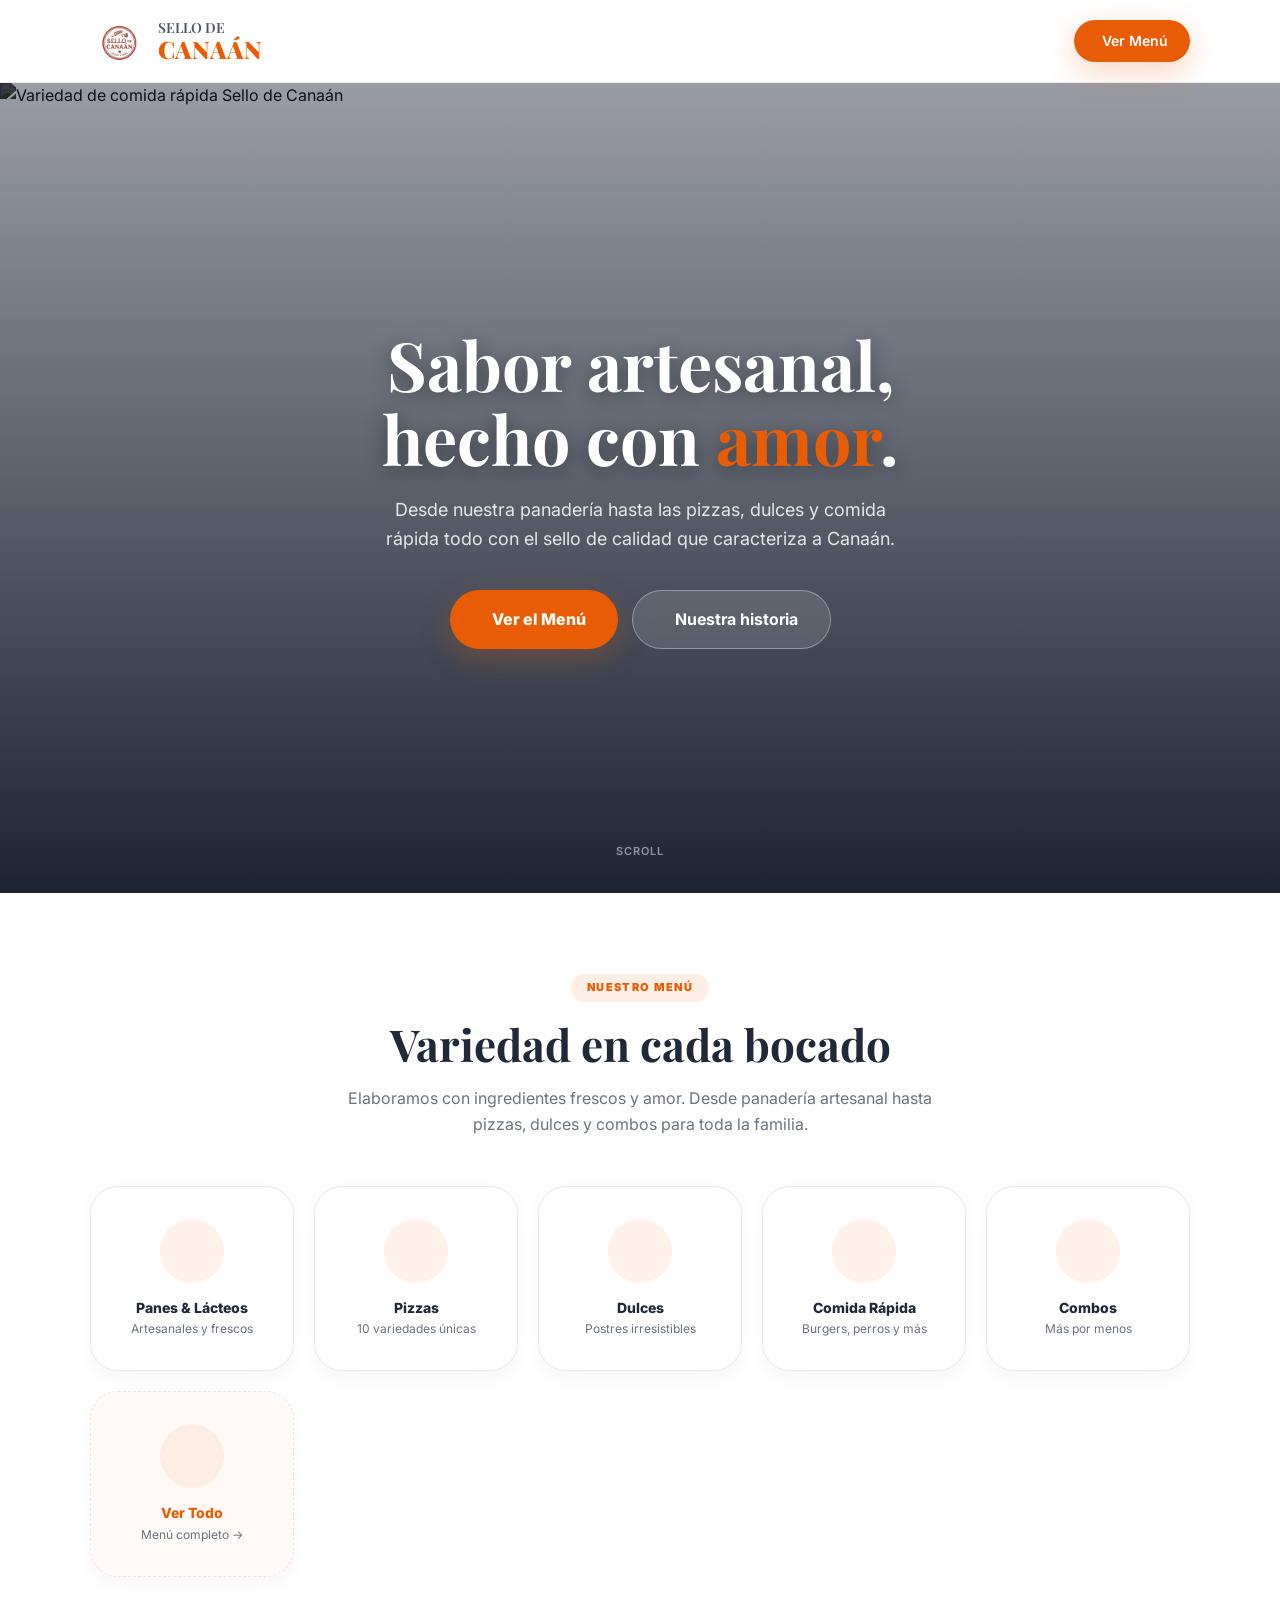
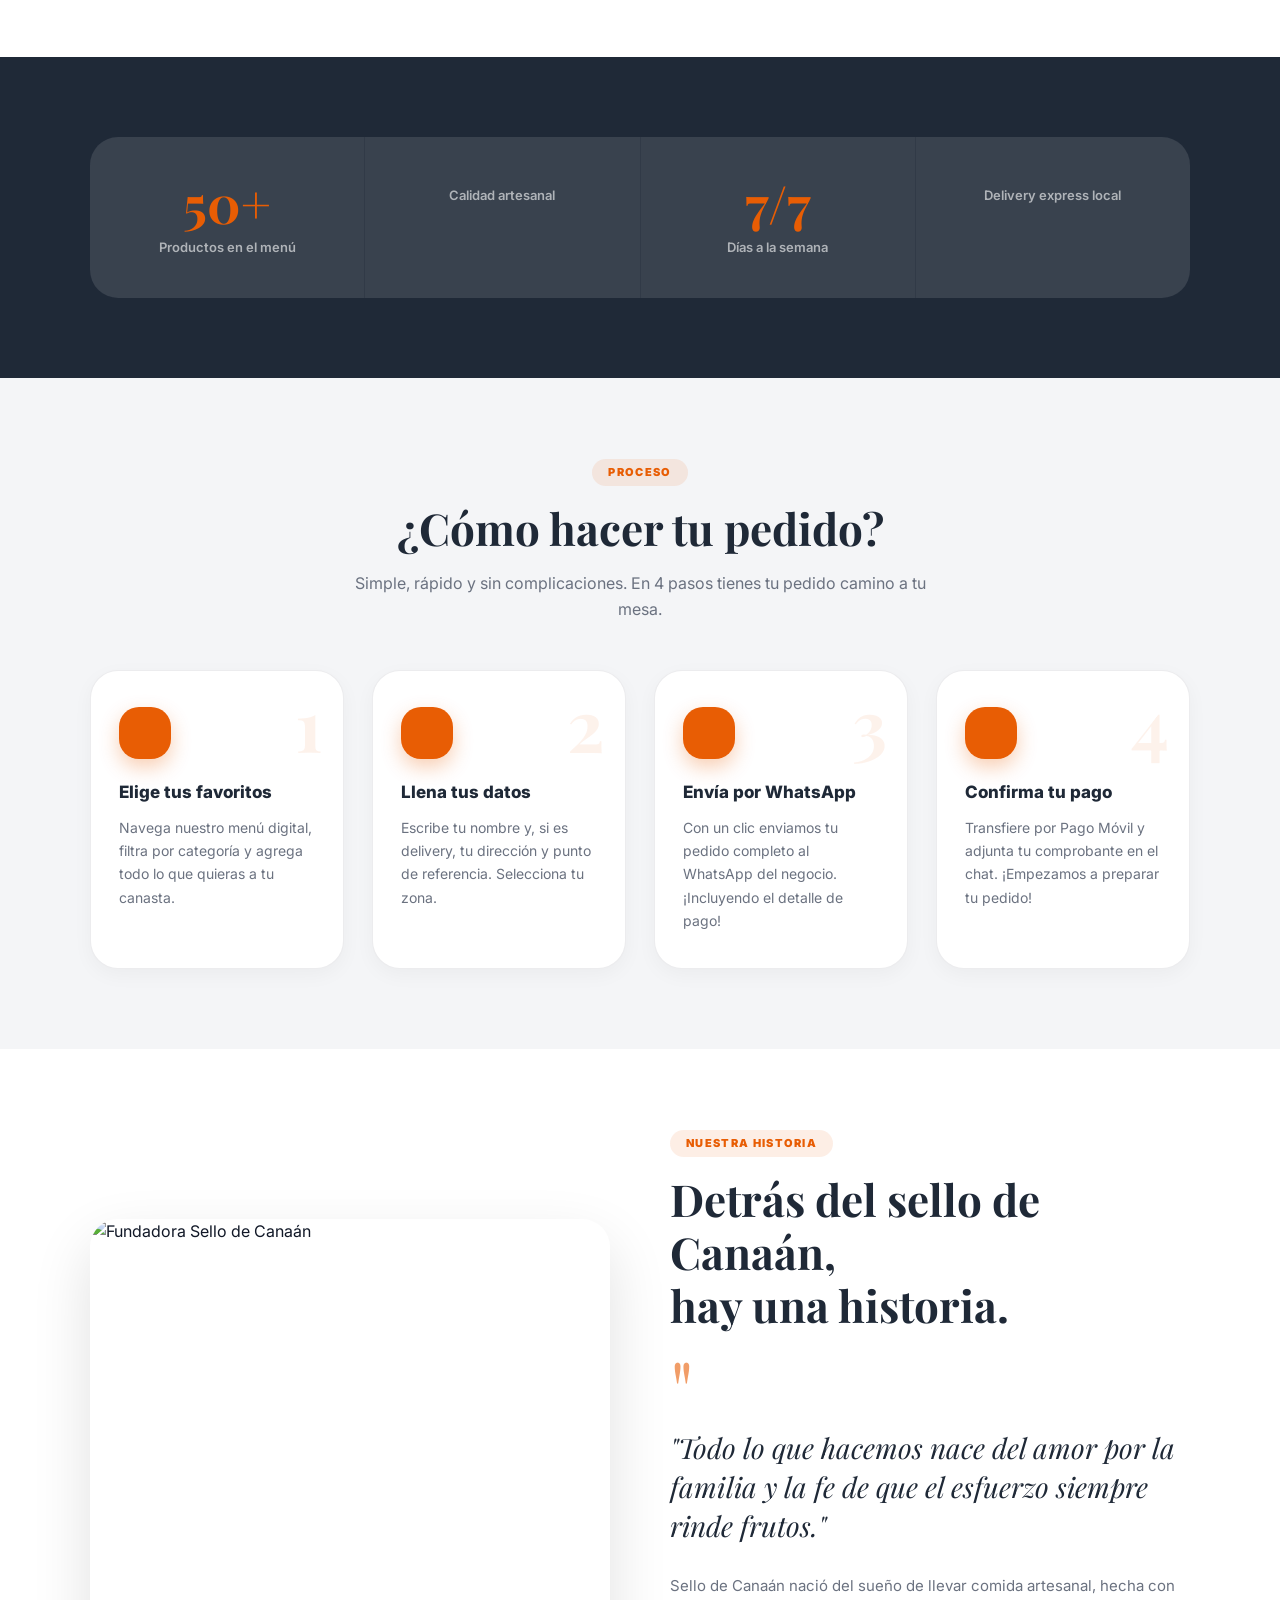
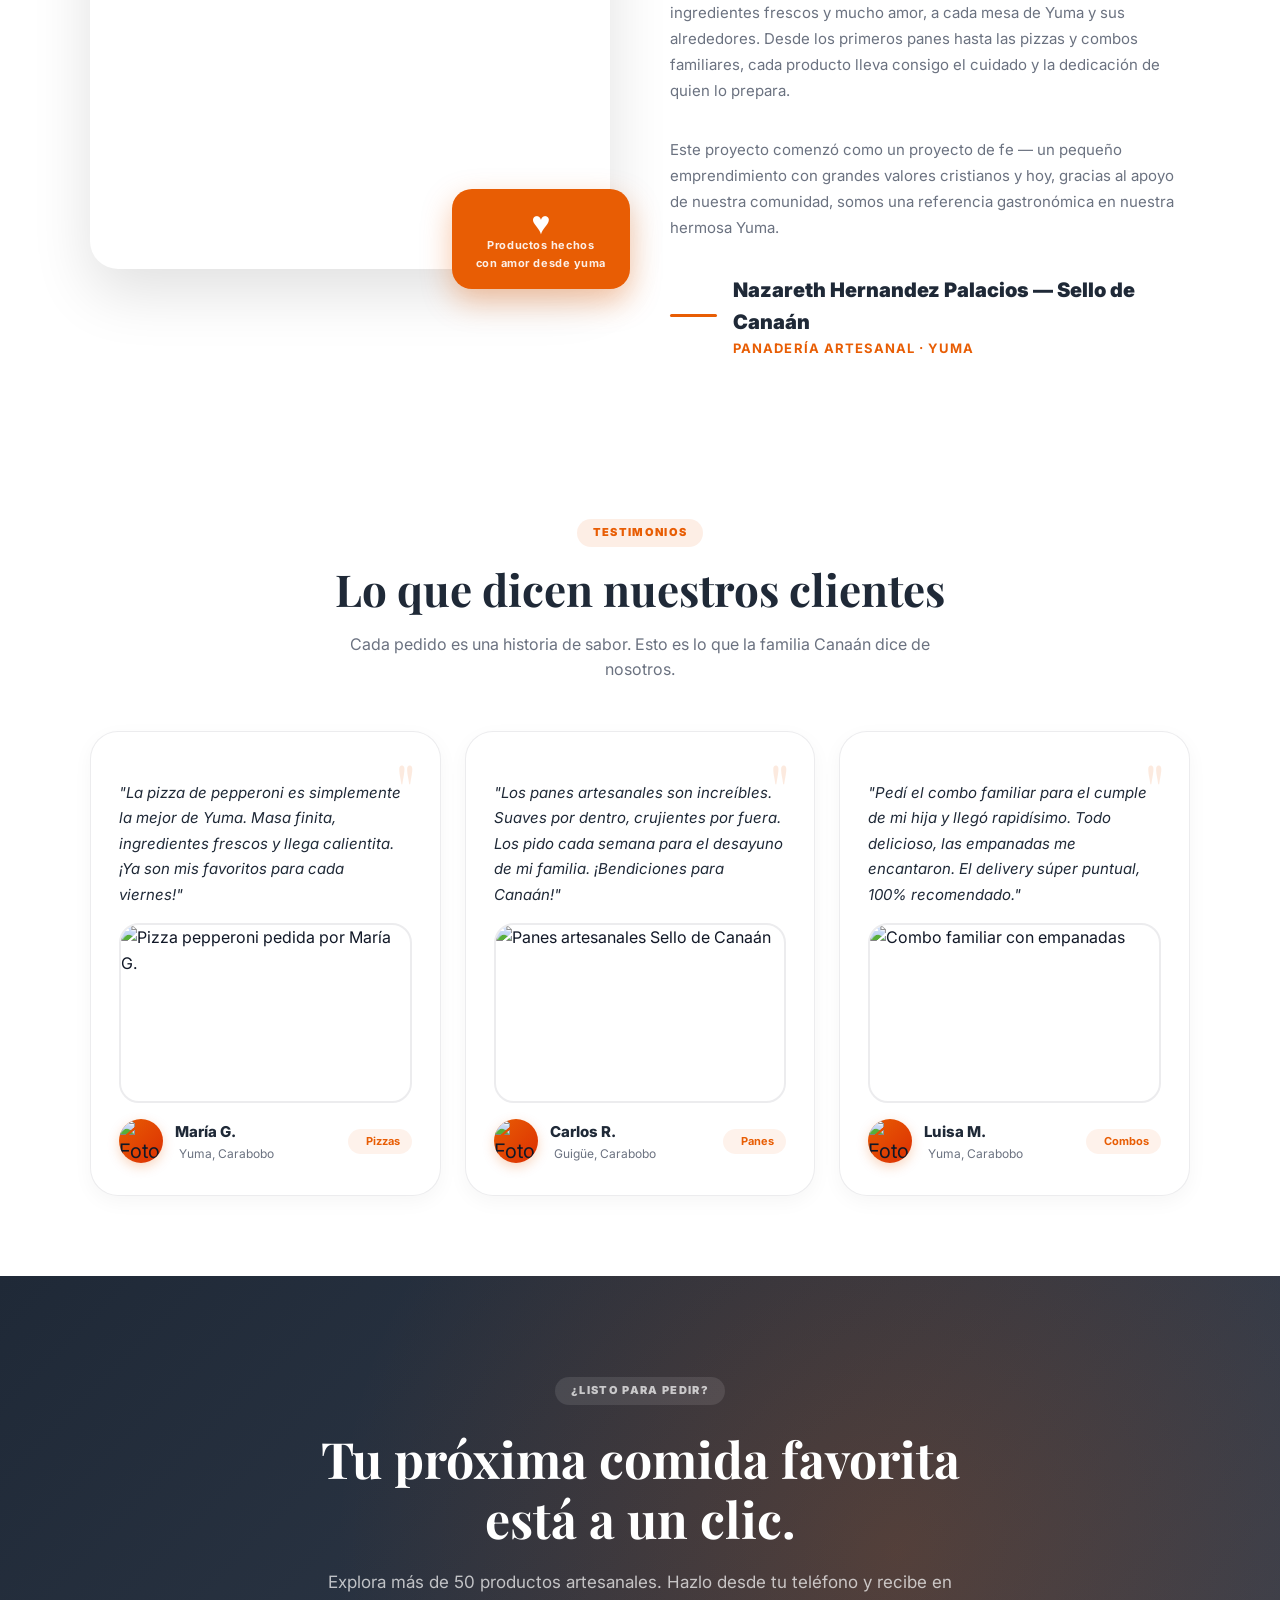
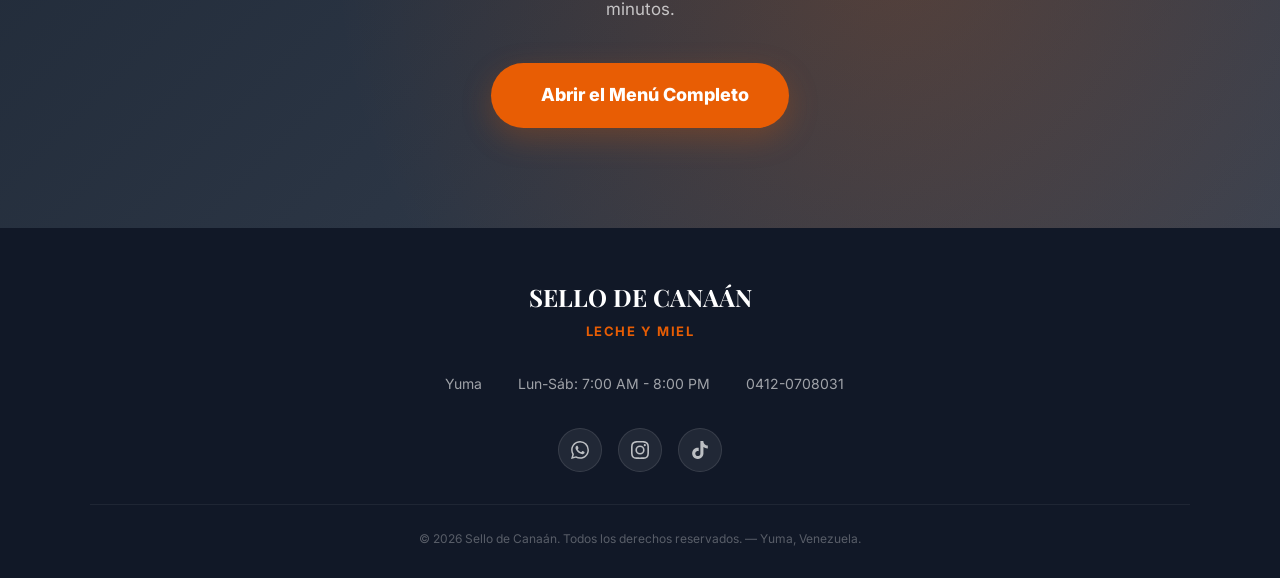
==== commit 3155b127: "Update index.html" ====
--- a/index.html
+++ b/index.html
@@ -76,7 +76,7 @@
                 Sabor artesanal,<br>hecho con <span>amor</span>.
             </h1>
             <p class="hero__subtitulo">
-                Desde nuestra panadería hasta las pizzas, dulces y comida rápida — todo con el sello de calidad que
+                Desde nuestra panadería hasta las pizzas, dulces y comida rápida todo con el sello de calidad que
                 caracteriza a Canaán.
             </p>
             <div class="hero__botones">
@@ -90,6 +90,7 @@
                 </a>
             </div>
         </div>
+        <br>
         <div class="hero__scroll_hint">
             <i class="ri-arrow-down-s-fill" style="font-size:22px;"></i>
             Scroll
@@ -236,7 +237,7 @@
                     <img src="assets/fundadora.png" alt="Fundadora Sello de Canaán" class="fundadora__foto">
                     <div class="fundadora__badge">
                         <div class="fundadora__badge_numero fuente_serif">♥</div>
-                        <div class="fundadora__badge_texto">Con amor<br>desde Yuma</div>
+                        <div class="fundadora__badge_texto">Productos hechos<br>con amor desde yuma</div>
                     </div>
                 </div>
 
@@ -244,7 +245,7 @@
                 <div>
                     <span class="seccion__etiqueta">Nuestra Historia</span>
                     <h2 class="seccion__titulo fuente_serif" style="margin-bottom:24px;">
-                        Detrás del sello,<br>hay un corazón.
+                        Detrás del sello de Canaán,<br>hay una historia.
                     </h2>
                     <div class="fundadora__comillas">"</div>
                     <blockquote class="fundadora__frase">
@@ -253,18 +254,18 @@
                     </blockquote>
                     <p class="fundadora__bio">
                         Sello de Canaán nació del sueño de llevar comida artesanal, hecha con ingredientes frescos y
-                        mucho amor, a cada mesa de Yuma. Desde los primeros panes hasta las pizzas y combos familiares,
-                        cada producto lleva consigo el cuidado y la dedicación de quien lo prepara con las manos.
+                        mucho amor, a cada mesa de Yuma y sus alrededores. Desde los primeros panes hasta las pizzas y combos familiares,
+                        cada producto lleva consigo el cuidado y la dedicación de quien lo prepara.
                     </p>
                     <p class="fundadora__bio" style="margin-bottom:32px;">
-                        La bakery comenzó como un proyecto de fe — un pequeño emprendimiento con grandes valores — y
+                        Este proyecto comenzó como un proyecto de fe — un pequeño emprendimiento con grandes valores cristianos y
                         hoy, gracias al apoyo de nuestra comunidad, somos una referencia gastronómica en nuestra hermosa
                         Yuma.
                     </p>
                     <div style="display:flex; align-items:center; gap:16px;">
                         <div style="width:50px;height:3px;background:var(--ambar_dorado);border-radius:4px;"></div>
                         <div>
-                            <div class="fundadora__nombre">Fundadora — Sello de Canaán</div>
+                            <div class="fundadora__nombre">Nazareth Hernandez Palacios — Sello de Canaán</div>
                             <div class="fundadora__cargo">Panadería Artesanal · Yuma</div>
                         </div>
                     </div>
@@ -443,4 +444,4 @@
     
 </body>
 
-</html>+</html>
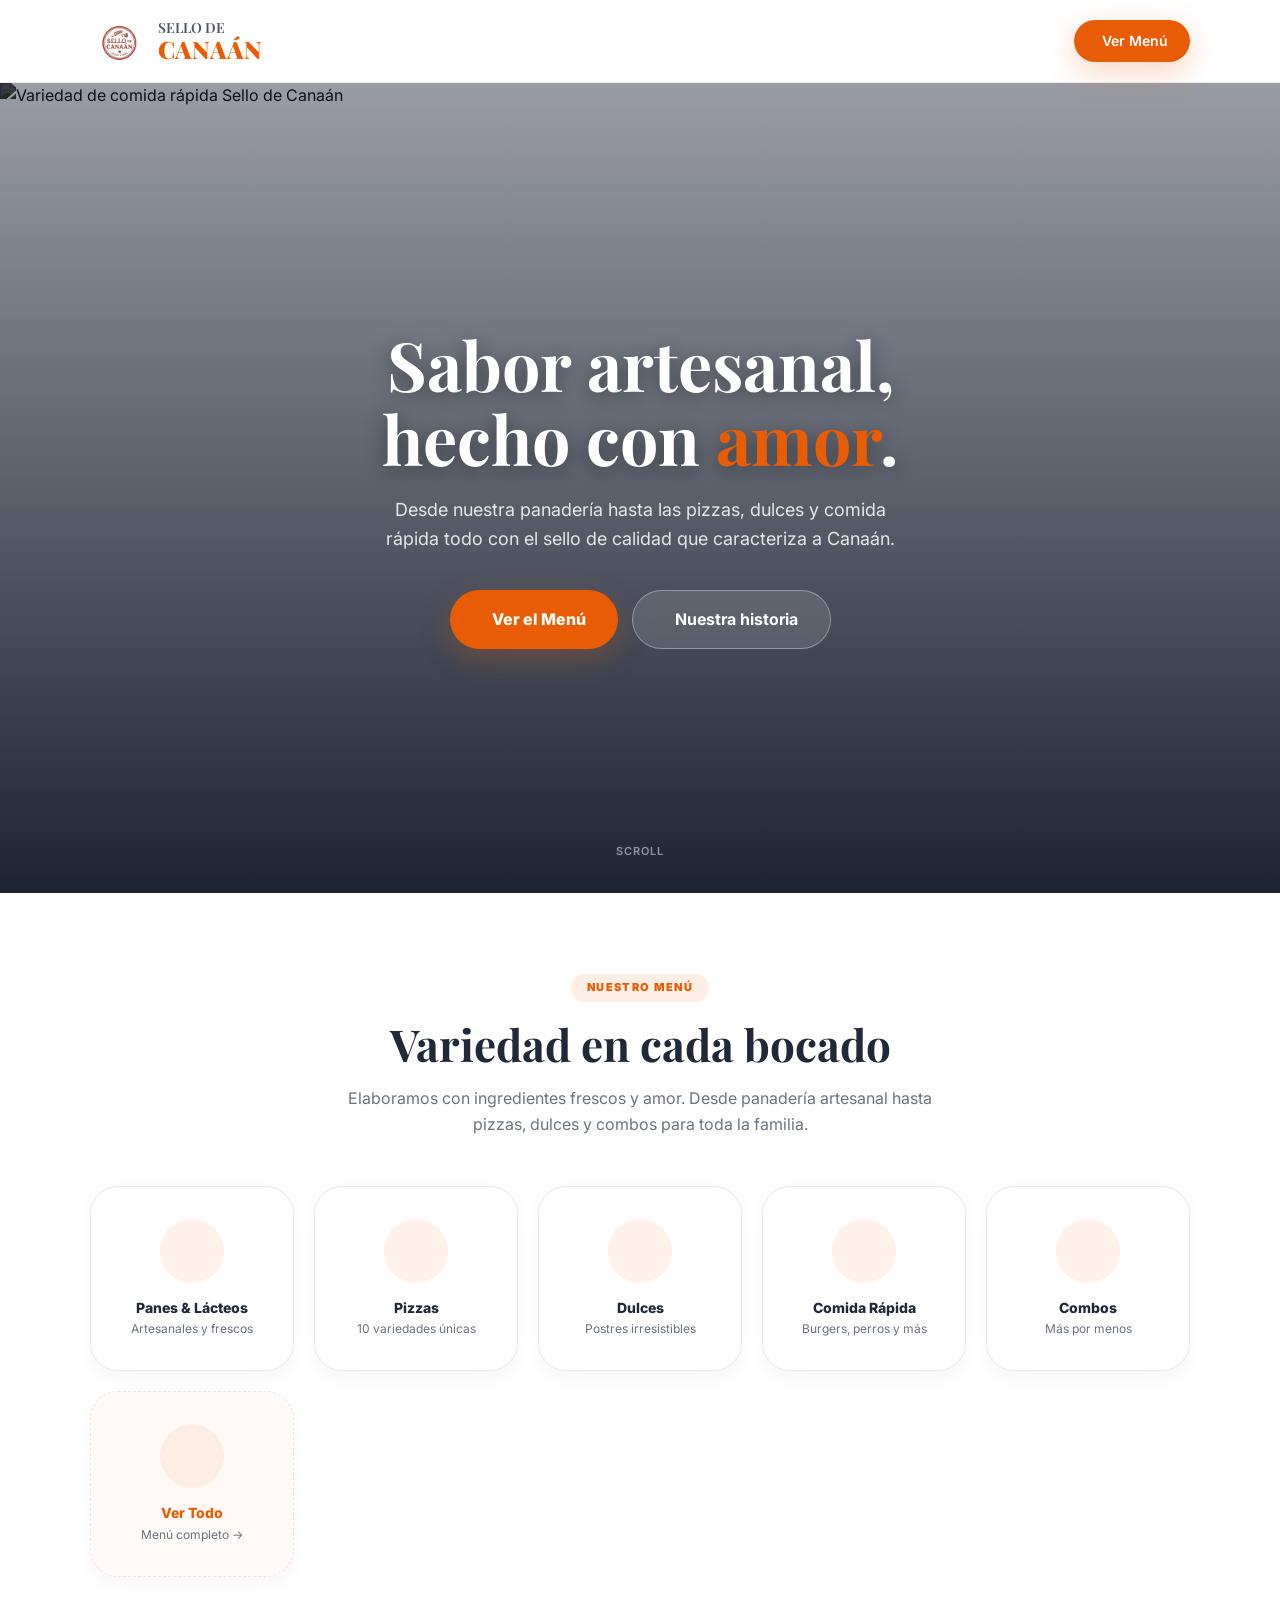
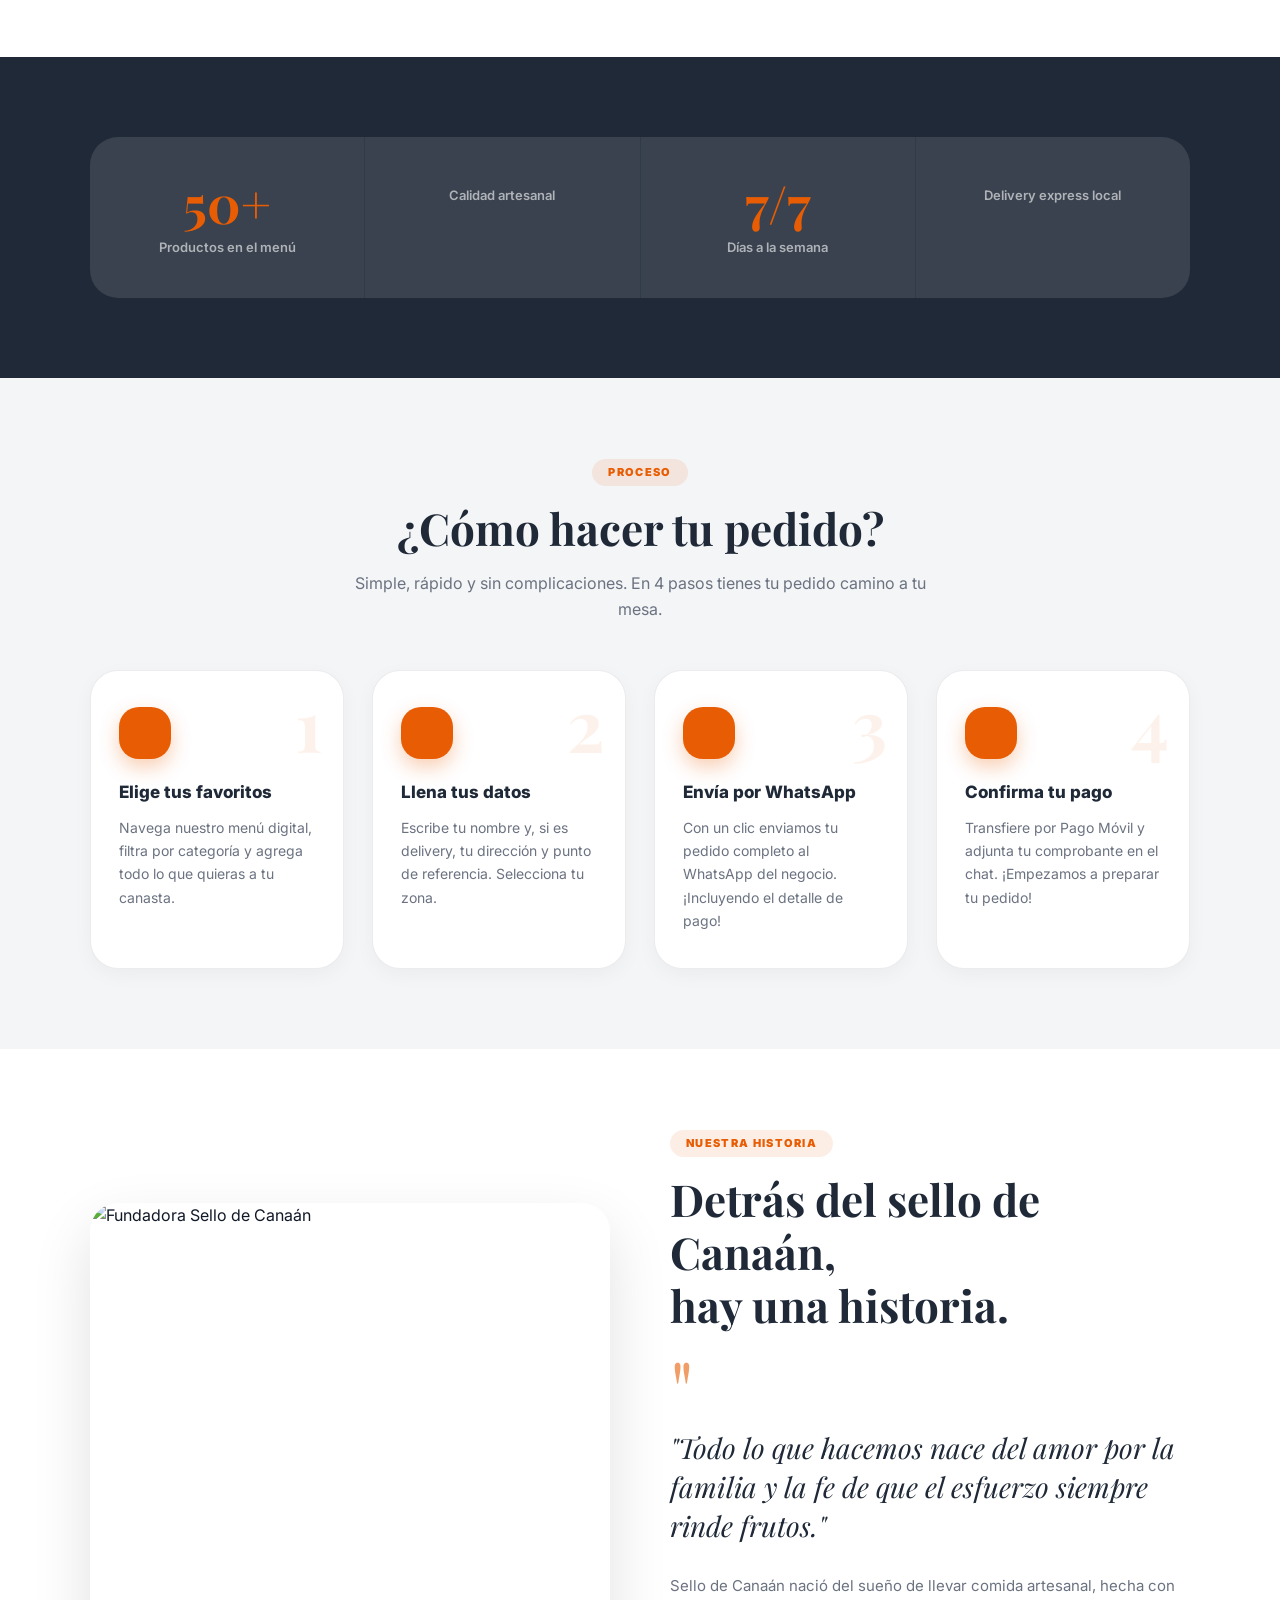
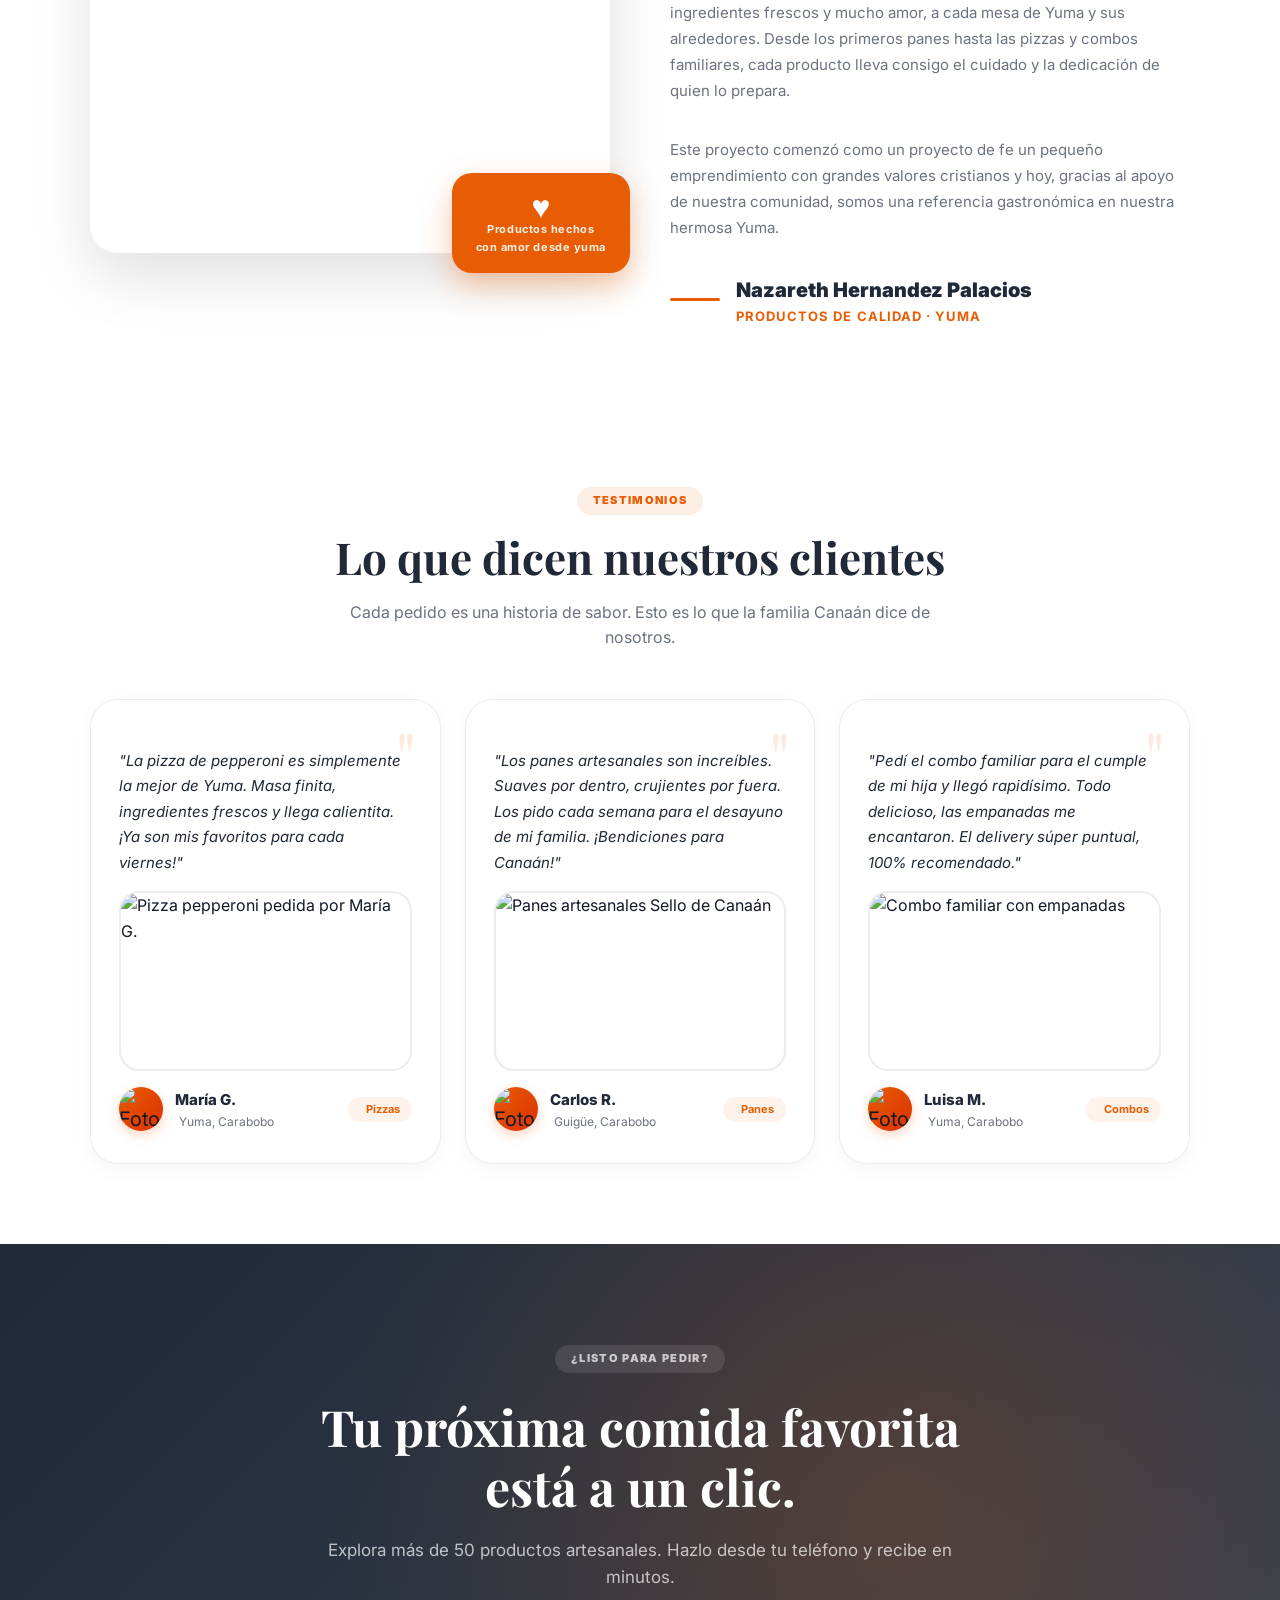
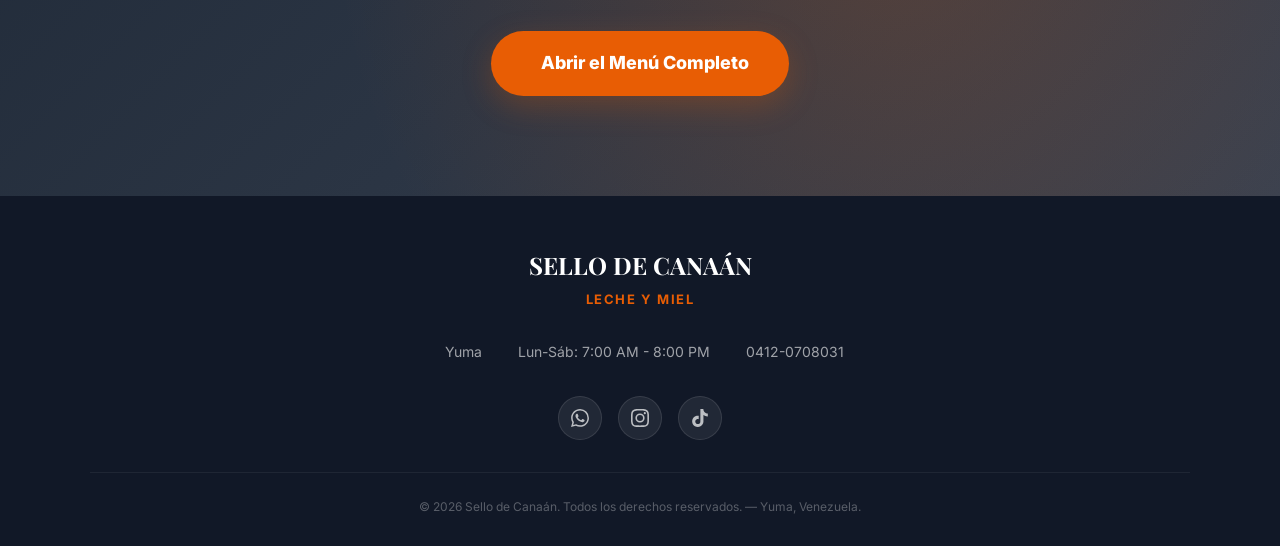
==== commit 69398c45: "Update index.html" ====
--- a/index.html
+++ b/index.html
@@ -258,15 +258,15 @@
                         cada producto lleva consigo el cuidado y la dedicación de quien lo prepara.
                     </p>
                     <p class="fundadora__bio" style="margin-bottom:32px;">
-                        Este proyecto comenzó como un proyecto de fe — un pequeño emprendimiento con grandes valores cristianos y
+                        Este proyecto comenzó como un proyecto de fe un pequeño emprendimiento con grandes valores cristianos y
                         hoy, gracias al apoyo de nuestra comunidad, somos una referencia gastronómica en nuestra hermosa
                         Yuma.
                     </p>
                     <div style="display:flex; align-items:center; gap:16px;">
                         <div style="width:50px;height:3px;background:var(--ambar_dorado);border-radius:4px;"></div>
                         <div>
-                            <div class="fundadora__nombre">Nazareth Hernandez Palacios — Sello de Canaán</div>
-                            <div class="fundadora__cargo">Panadería Artesanal · Yuma</div>
+                            <div class="fundadora__nombre">Nazareth Hernandez Palacios</div>
+                            <div class="fundadora__cargo">Productos de calidad · Yuma</div>
                         </div>
                     </div>
                 </div>
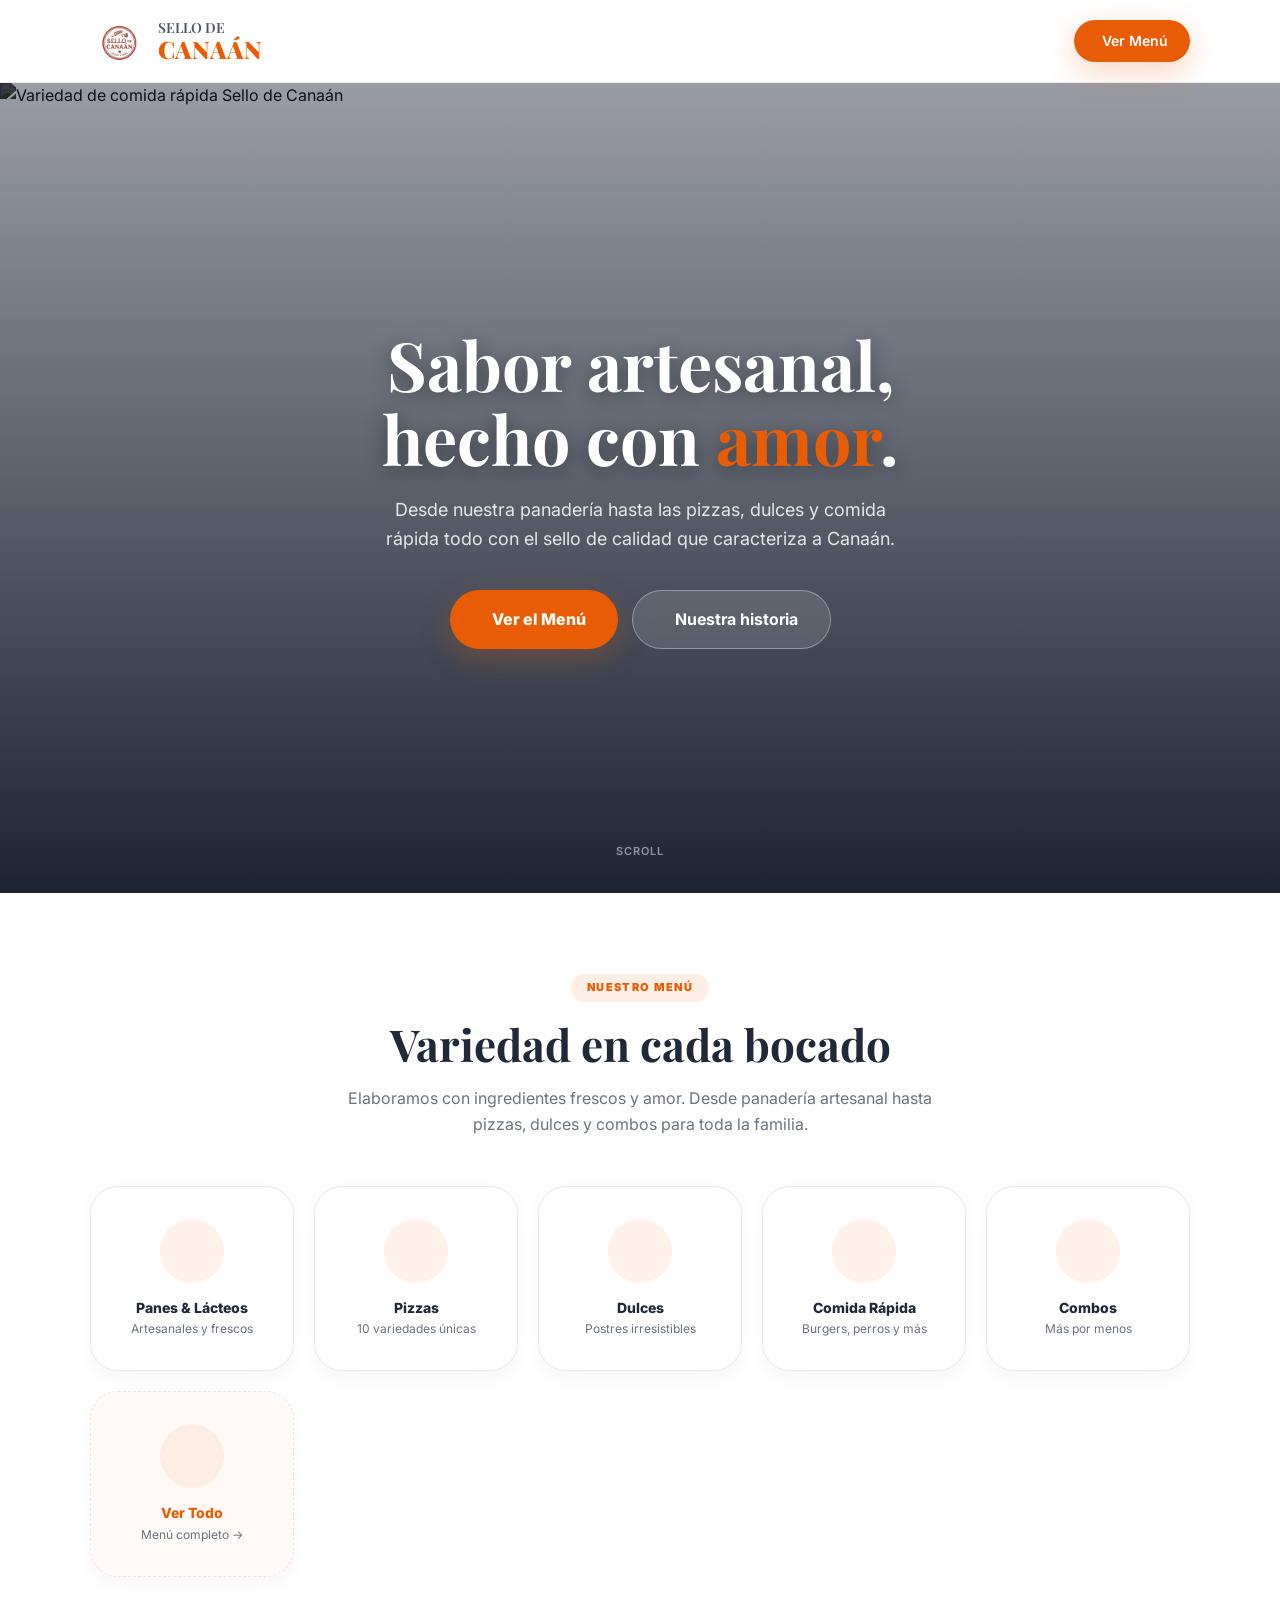
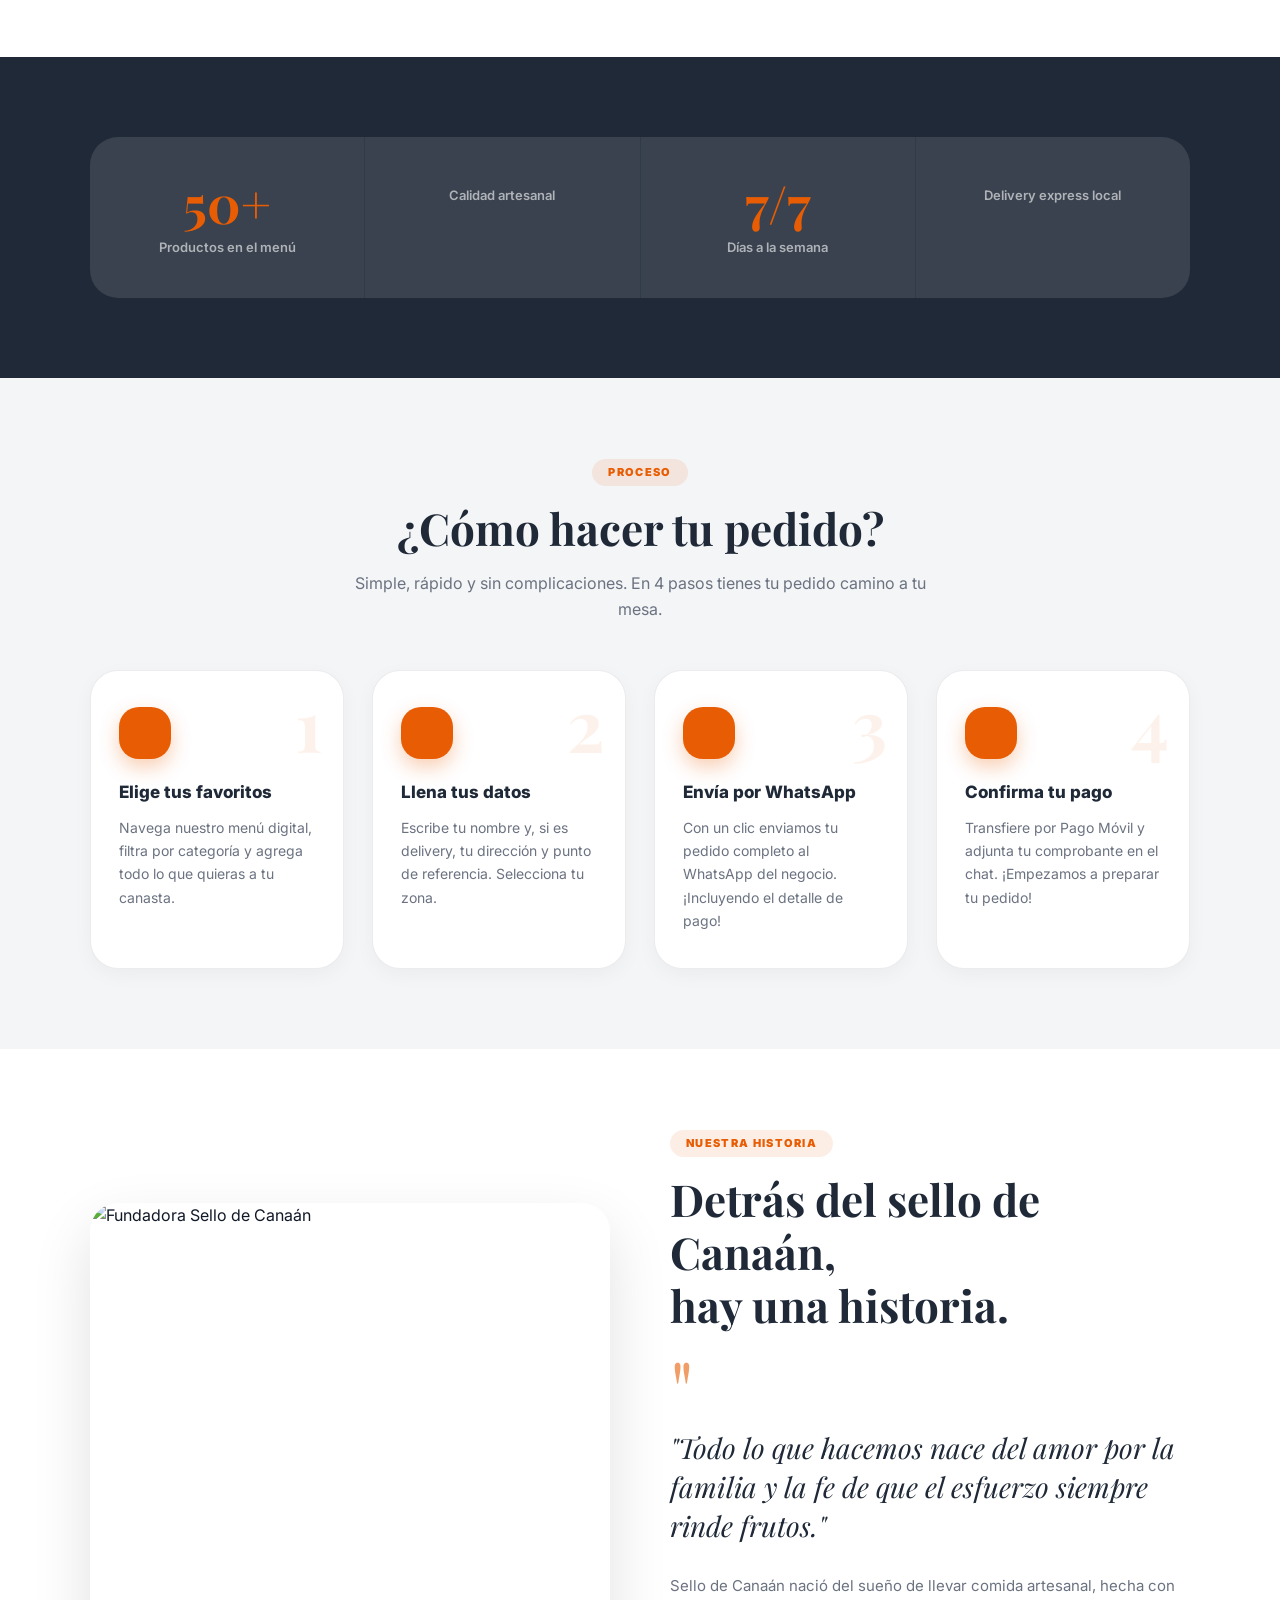
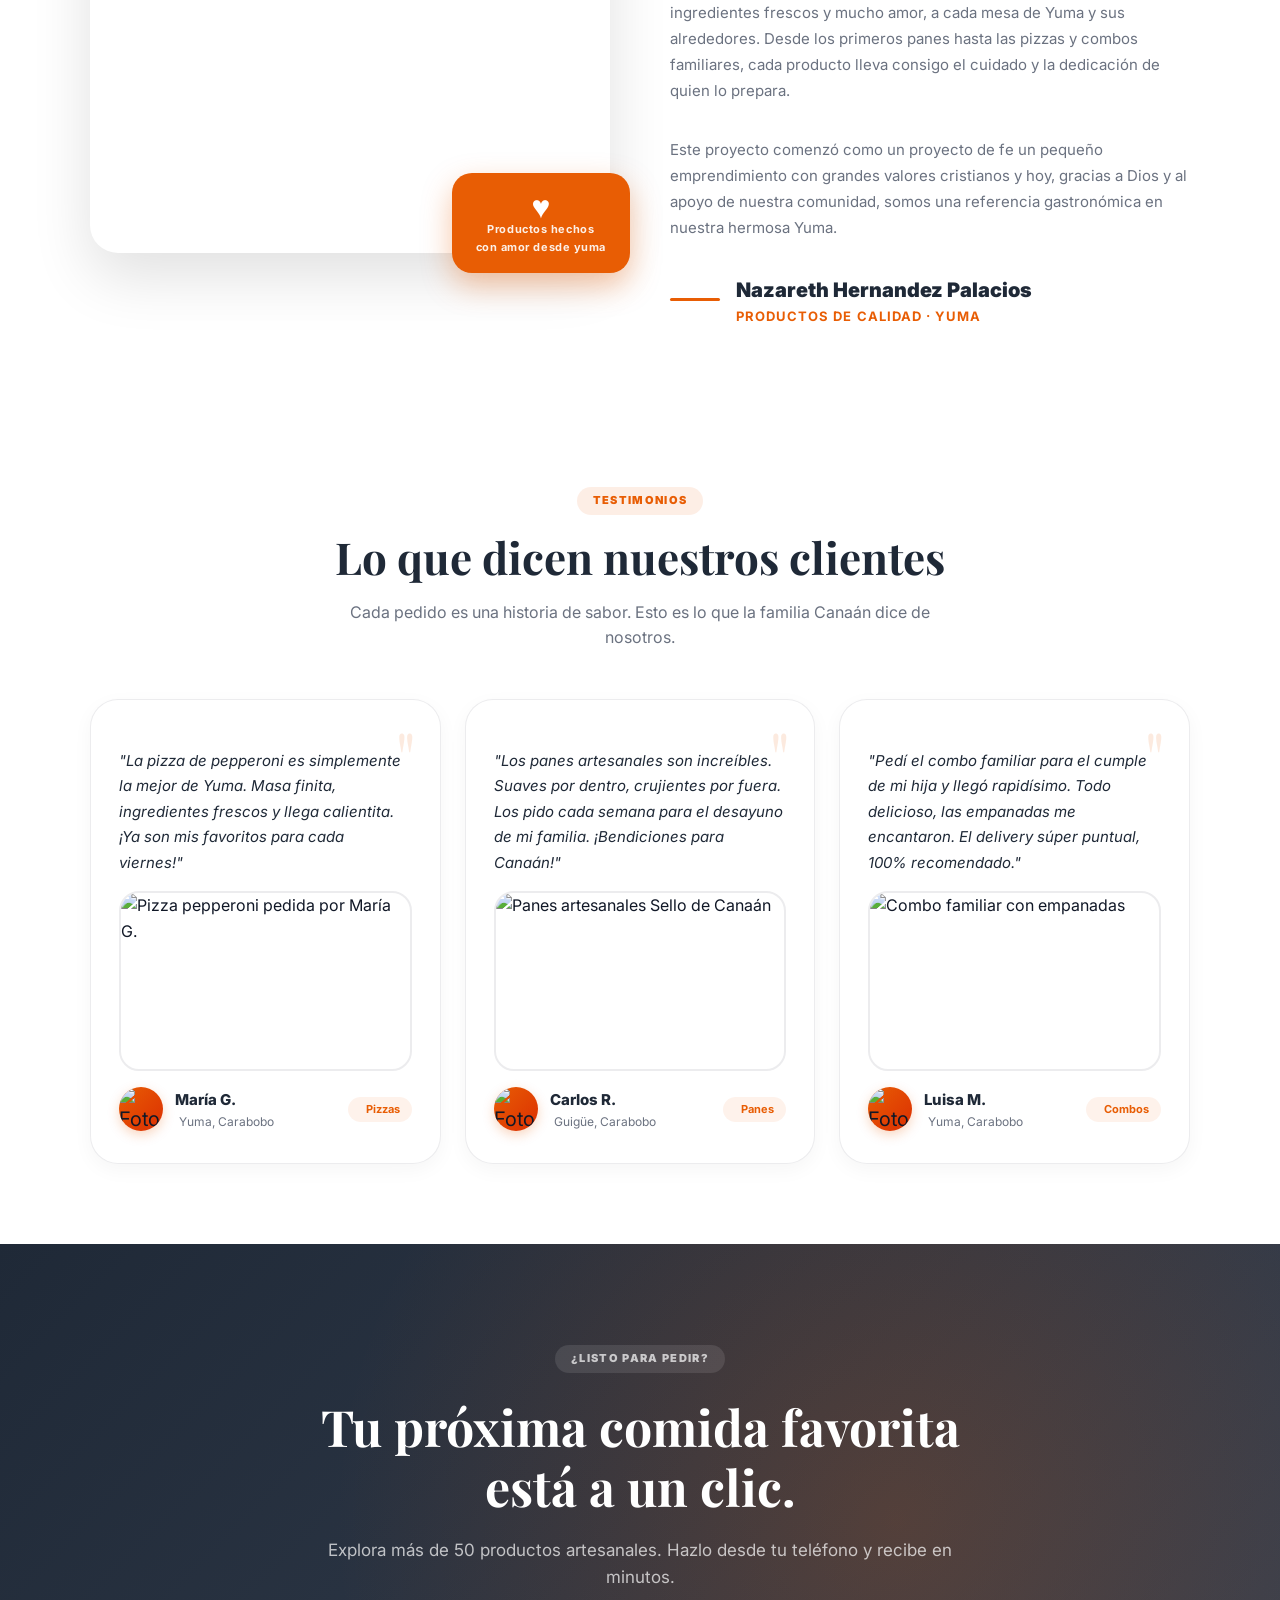
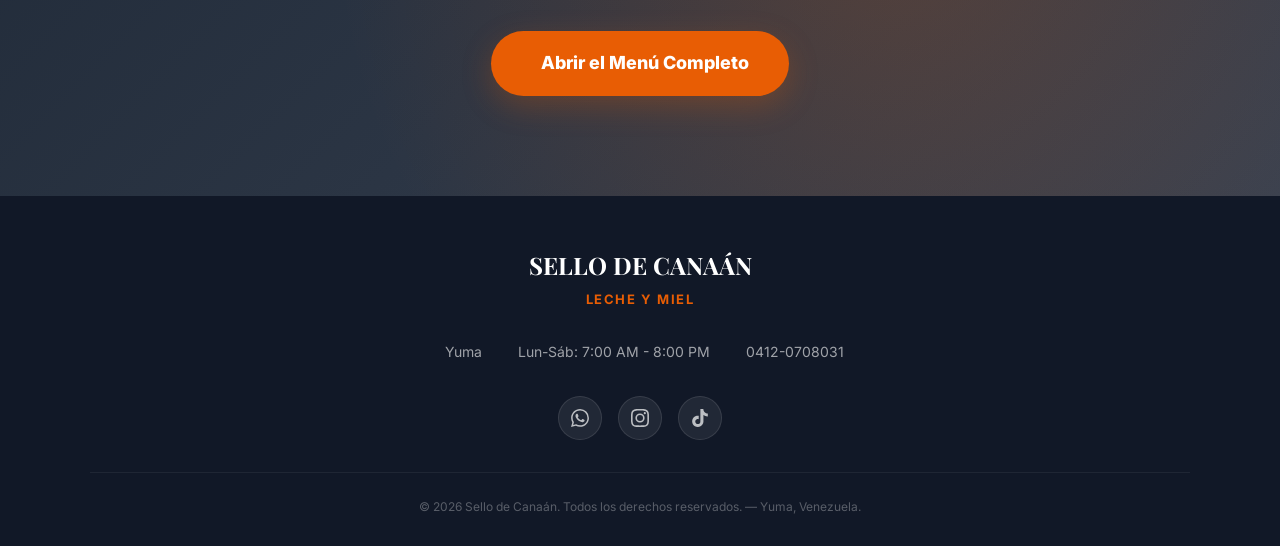
==== commit a9953963: "Update index.html" ====
--- a/index.html
+++ b/index.html
@@ -259,7 +259,7 @@
                     </p>
                     <p class="fundadora__bio" style="margin-bottom:32px;">
                         Este proyecto comenzó como un proyecto de fe un pequeño emprendimiento con grandes valores cristianos y
-                        hoy, gracias al apoyo de nuestra comunidad, somos una referencia gastronómica en nuestra hermosa
+                        hoy, gracias a Dios y al apoyo de nuestra comunidad, somos una referencia gastronómica en nuestra hermosa
                         Yuma.
                     </p>
                     <div style="display:flex; align-items:center; gap:16px;">
